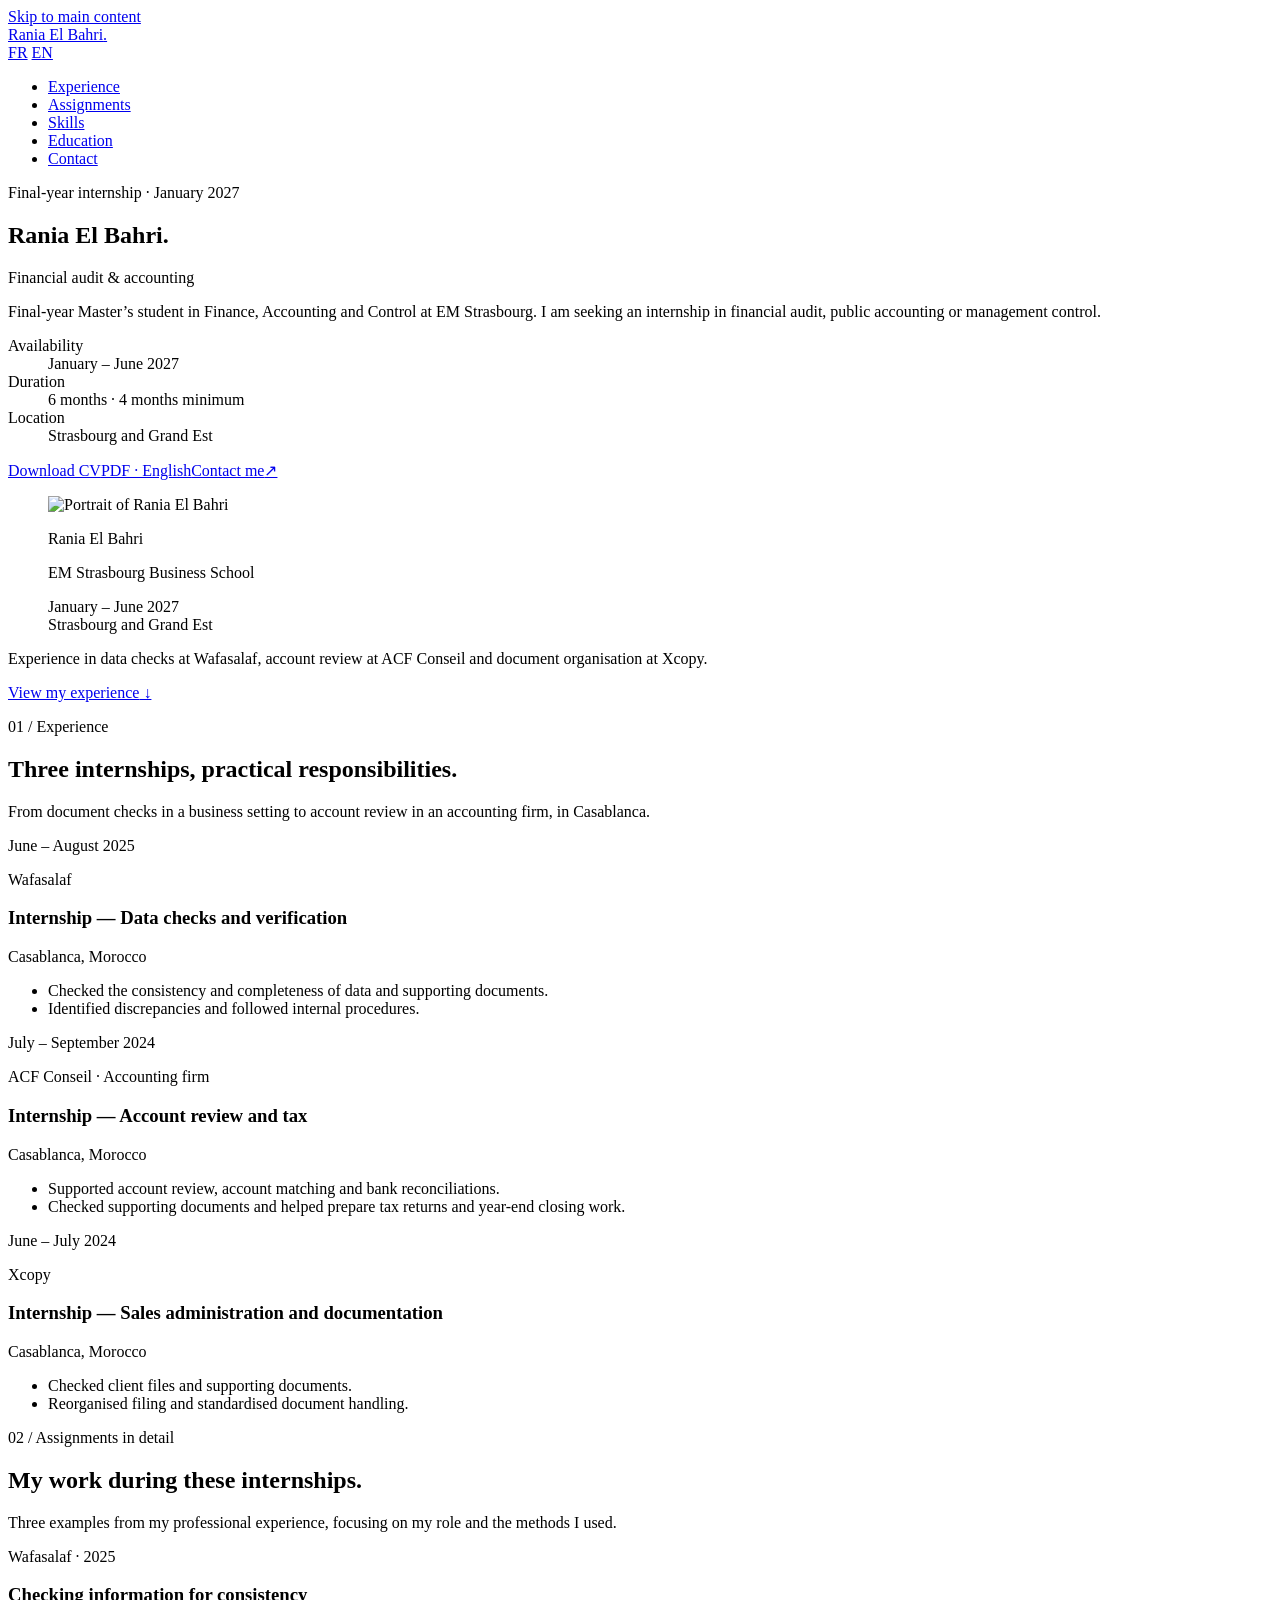
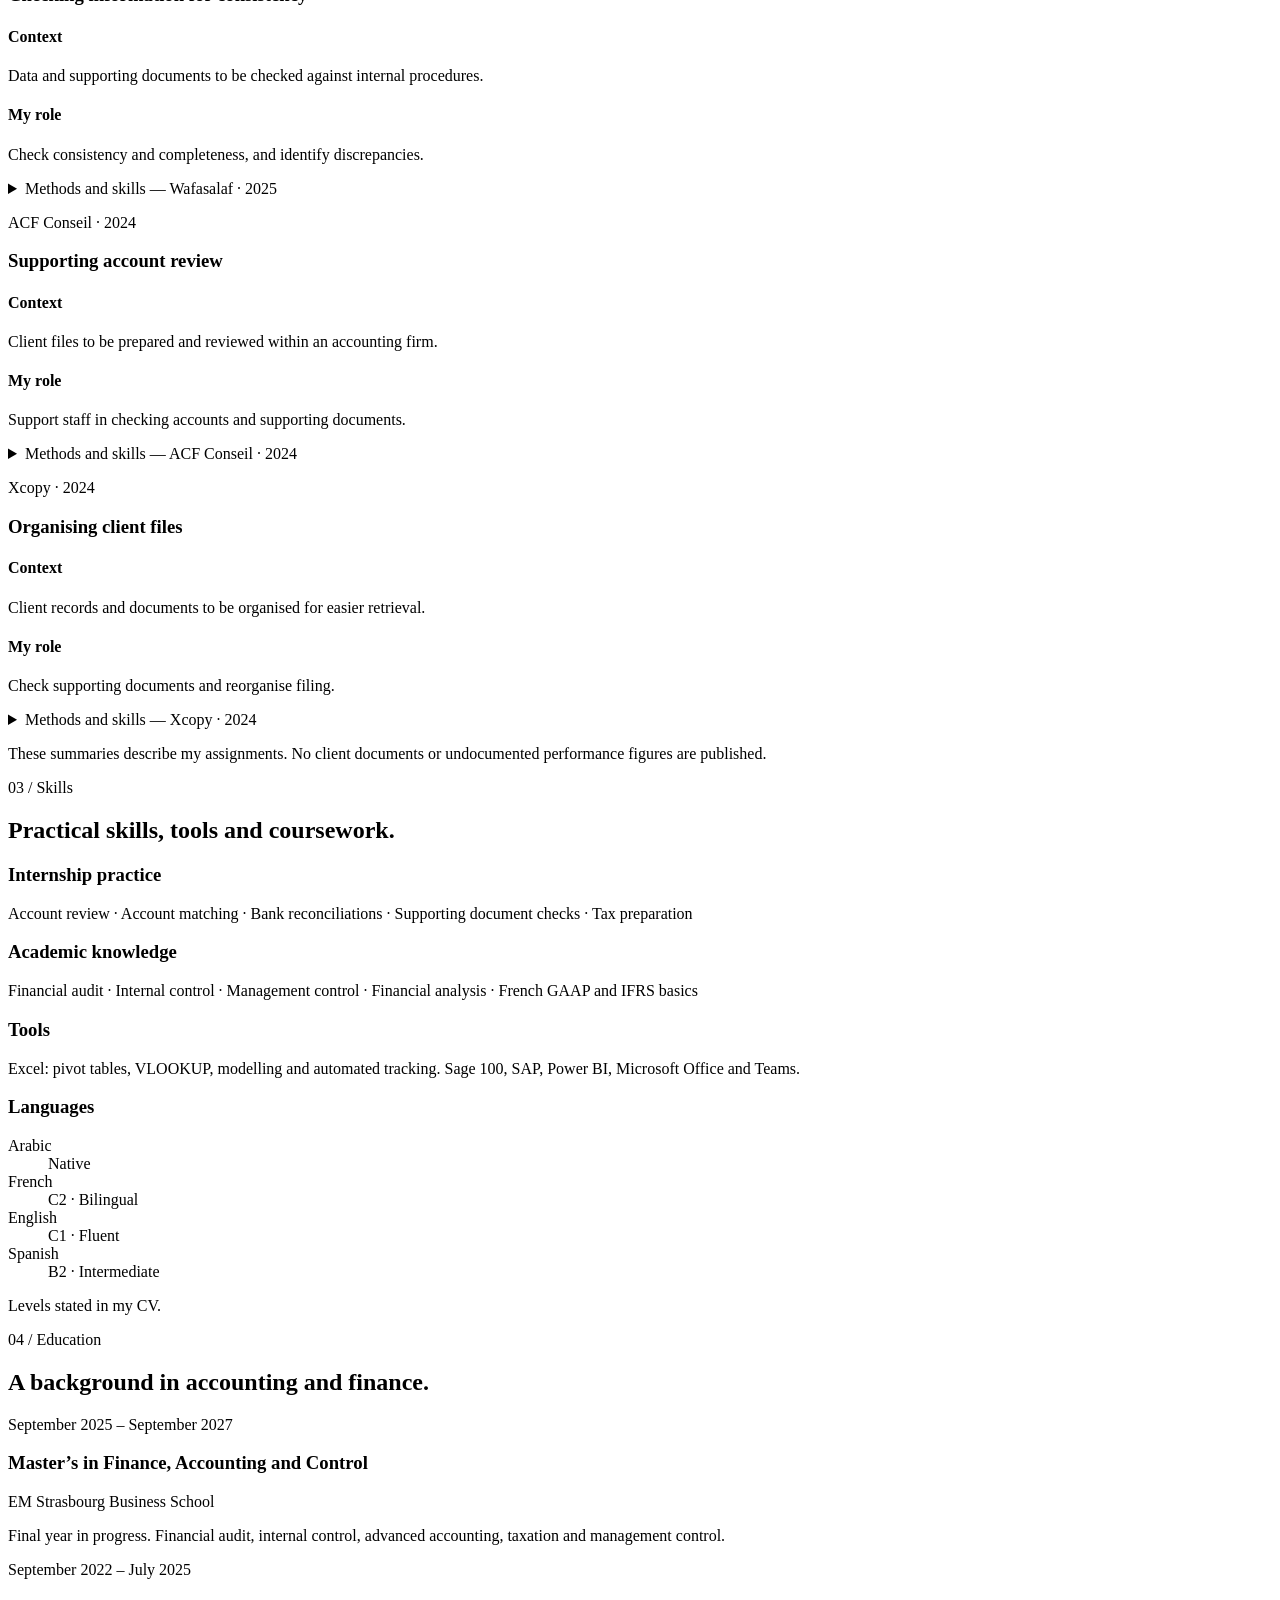
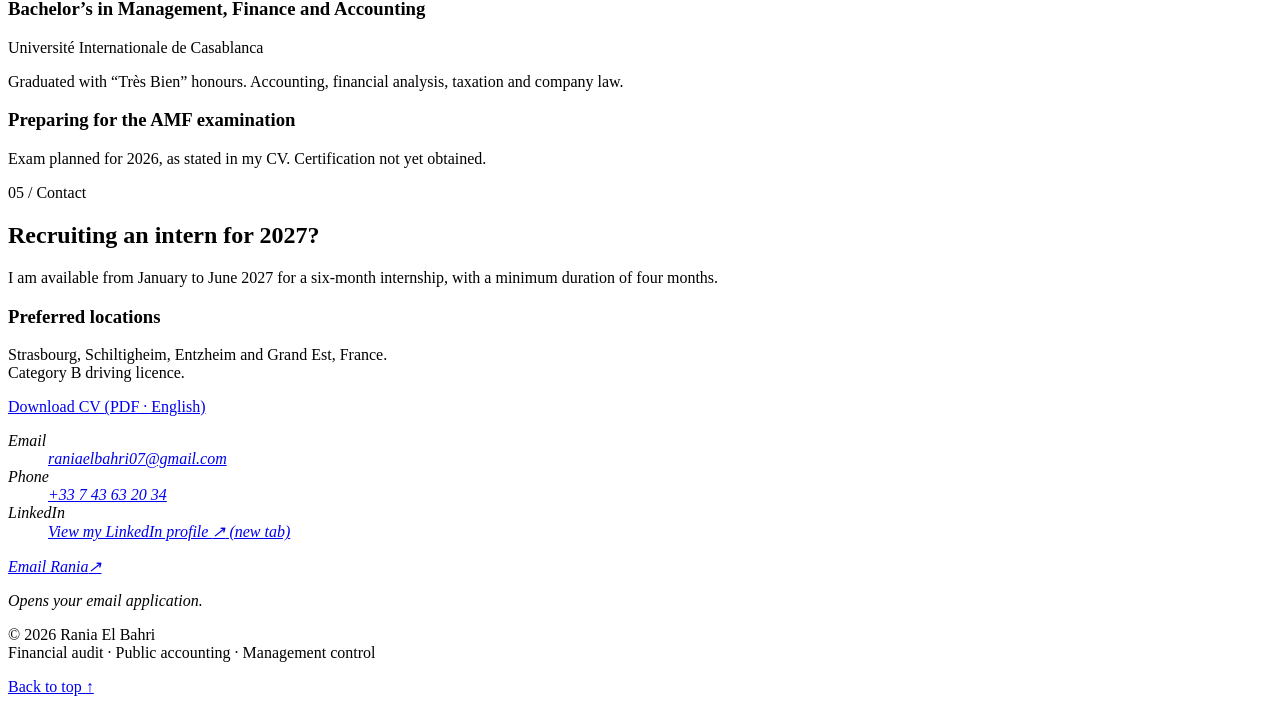
==== en.html @ 0d736c10 "Add files via upload" ====
<!doctype html>
<html lang="en">
  <head>
    <meta charset="utf-8" />
    <meta name="viewport" content="width=device-width, initial-scale=1" />
    <title>Rania El Bahri | Audit internship — January 2027</title>
    <meta
      name="description"
      content="Final-year Master’s student in Finance, Accounting and Control at EM Strasbourg. Internship from January to June 2027 in Strasbourg and Grand Est. CV and experience."
    />
    <meta name="theme-color" content="#17324f" />
    <meta name="referrer" content="strict-origin-when-cross-origin" />
    <link rel="canonical" href="https://ran0517.github.io/portfolio/en.html" />
    <link
      rel="alternate"
      hreflang="fr"
      href="https://ran0517.github.io/portfolio/"
    />
    <link
      rel="alternate"
      hreflang="en"
      href="https://ran0517.github.io/portfolio/en.html"
    />
    <link
      rel="alternate"
      hreflang="x-default"
      href="https://ran0517.github.io/portfolio/"
    />
    <meta property="og:type" content="profile" />
    <meta
      property="og:title"
      content="Rania El Bahri | Audit internship — January 2027"
    />
    <meta
      property="og:description"
      content="Final-year Master’s student in Finance, Accounting and Control at EM Strasbourg. Internship from January to June 2027 in Strasbourg and Grand Est. CV and experience."
    />
    <meta
      property="og:url"
      content="https://ran0517.github.io/portfolio/en.html"
    />
    <meta property="og:locale" content="en_GB" />
    <meta property="og:locale:alternate" content="fr_FR" />
    <meta
      property="og:image"
      content="https://ran0517.github.io/portfolio/assets/social-en.png"
    />
    <meta property="og:image:width" content="1200" />
    <meta property="og:image:height" content="630" />
    <meta
      property="og:image:alt"
      content="Rania El Bahri — Final-year internship, January 2027 — Audit and accounting"
    />
    <meta name="twitter:card" content="summary_large_image" />
    <meta
      name="twitter:title"
      content="Rania El Bahri | Audit internship — January 2027"
    />
    <meta
      name="twitter:description"
      content="Final-year Master’s student in Finance, Accounting and Control at EM Strasbourg. Internship from January to June 2027 in Strasbourg and Grand Est. CV and experience."
    />
    <meta
      name="twitter:image"
      content="https://ran0517.github.io/portfolio/assets/social-en.png"
    />
    <meta
      name="twitter:image:alt"
      content="Rania El Bahri — Final-year internship, January 2027 — Audit and accounting"
    />
    <link rel="icon" href="assets/favicon.svg" type="image/svg+xml" />
    <link rel="stylesheet" href="assets/styles.css" />
    <script src="assets/main.js" defer></script>
    <script type="application/ld+json">
      {
        "@context": "https://schema.org",
        "@type": "Person",
        "name": "Rania El Bahri",
        "url": "https://ran0517.github.io/portfolio/",
        "sameAs": ["https://www.linkedin.com/in/rania-el-bahri-a7a823311/"]
      }
    </script>
  </head>
  <body id="top">
    <a class="skip-link" href="#main-content">Skip to main content</a>
    <header class="site-header">
      <nav class="nav container" aria-label="Main navigation">
        <a class="brand" href="#top" aria-label="Rania El Bahri — Home"
          >Rania El Bahri<span aria-hidden="true">.</span></a
        >
        <div class="language-switch" aria-label="Choose language" role="group">
          <a href="index.html" lang="fr" hreflang="fr" aria-label="Français"
            >FR</a
          >
          <a
            href="en.html"
            lang="en"
            hreflang="en"
            aria-label="English"
            aria-current="page"
            >EN</a
          >
        </div>
        <button
          class="menu-button"
          type="button"
          aria-expanded="false"
          aria-controls="nav-panel"
          data-open="Open menu"
          data-close="Close menu"
          aria-label="Open menu"
          hidden
        >
          Menu<span aria-hidden="true"> +</span>
        </button>
        <div class="nav-panel" id="nav-panel">
          <ul class="nav-links">
            <li><a href="#parcours">Experience</a></li>
            <li><a href="#projets">Assignments</a></li>
            <li><a href="#competences">Skills</a></li>
            <li><a href="#formation">Education</a></li>
            <li><a href="#contact">Contact</a></li>
          </ul>
        </div>
      </nav>
    </header>
    <main id="main-content" tabindex="-1">
      <section class="hero container" aria-labelledby="hero-title">
        <div class="hero-copy">
          <p class="eyebrow">Final-year internship · January 2027</p>
          <h1 id="hero-title">
            Rania El Bahri<span aria-hidden="true">.</span>
          </h1>
          <p class="hero-role">Financial audit &amp; accounting</p>
          <p class="hero-lead">
            Final-year Master’s student in Finance, Accounting and Control at EM
            Strasbourg. I am seeking an internship in financial audit, public
            accounting or management control.
          </p>
          <dl class="hero-facts">
            <div>
              <dt>Availability</dt>
              <dd>January – June 2027</dd>
            </div>
            <div>
              <dt>Duration</dt>
              <dd>6 months · 4 months minimum</dd>
            </div>
            <div>
              <dt>Location</dt>
              <dd>Strasbourg and Grand Est</dd>
            </div>
          </dl>
          <div class="cta-group">
            <a
              class="button button-primary"
              href="CV_Rania_El_Bahri_EN.pdf"
              download
              >Download CV<span class="button-note">PDF · English</span></a
            ><a class="button button-secondary" href="#contact"
              >Contact me<span aria-hidden="true">↗</span></a
            >
          </div>
        </div>
        <figure class="identity">
          <div class="portrait-wrap">
            <img
              src="assets/portrait.png"
              width="228"
              height="276"
              alt="Portrait of Rania El Bahri"
              fetchpriority="high"
            />
          </div>
          <figcaption>
            <p>Rania El Bahri</p>
            <span>EM Strasbourg Business School</span>
            <p class="identity-note">
              January – June 2027<br />Strasbourg and Grand Est
            </p>
          </figcaption>
        </figure>
        <div class="hero-intro" id="profil">
          <p>
            Experience in data checks at Wafasalaf, account review at ACF
            Conseil and document organisation at Xcopy.
          </p>
          <a class="text-link" href="#parcours"
            >View my experience<span aria-hidden="true"> ↓</span></a
          >
        </div>
      </section>
      <section
        class="section section-muted"
        id="parcours"
        aria-labelledby="experience-title"
      >
        <div class="container">
          <div class="section-heading">
            <p class="eyebrow">01 / Experience</p>
            <h2 id="experience-title">
              Three internships, practical responsibilities.
            </h2>
            <p>
              From document checks in a business setting to account review in an
              accounting firm, in Casablanca.
            </p>
          </div>
          <div class="experience-list">
            <article class="experience-row">
              <p class="experience-date">June – August 2025</p>
              <div>
                <p class="organisation">Wafasalaf</p>
                <h3>Internship — Data checks and verification</h3>
                <p class="location">Casablanca, Morocco</p>
                <ul>
                  <li>
                    Checked the consistency and completeness of data and
                    supporting documents.
                  </li>
                  <li>
                    Identified discrepancies and followed internal procedures.
                  </li>
                </ul>
              </div>
            </article>
            <article class="experience-row">
              <p class="experience-date">July – September 2024</p>
              <div>
                <p class="organisation">ACF Conseil · Accounting firm</p>
                <h3>Internship — Account review and tax</h3>
                <p class="location">Casablanca, Morocco</p>
                <ul>
                  <li>
                    Supported account review, account matching and bank
                    reconciliations.
                  </li>
                  <li>
                    Checked supporting documents and helped prepare tax returns
                    and year-end closing work.
                  </li>
                </ul>
              </div>
            </article>
            <article class="experience-row">
              <p class="experience-date">June – July 2024</p>
              <div>
                <p class="organisation">Xcopy</p>
                <h3>Internship — Sales administration and documentation</h3>
                <p class="location">Casablanca, Morocco</p>
                <ul>
                  <li>Checked client files and supporting documents.</li>
                  <li>
                    Reorganised filing and standardised document handling.
                  </li>
                </ul>
              </div>
            </article>
          </div>
        </div>
      </section>
      <section
        class="section section-dark"
        id="projets"
        aria-labelledby="cases-title"
      >
        <div class="container">
          <div class="section-heading">
            <p class="eyebrow">02 / Assignments in detail</p>
            <h2 id="cases-title">My work during these internships.</h2>
            <p>
              Three examples from my professional experience, focusing on my
              role and the methods I used.
            </p>
          </div>
          <div class="cases-grid">
            <article class="case-card">
              <p class="case-org">Wafasalaf · 2025</p>
              <h3>Checking information for consistency</h3>
              <h4>Context</h4>
              <p>
                Data and supporting documents to be checked against internal
                procedures.
              </p>
              <h4>My role</h4>
              <p>
                Check consistency and completeness, and identify discrepancies.
              </p>
              <details>
                <summary>
                  Methods and skills<span class="sr-only">
                    — Wafasalaf · 2025</span
                  >
                </summary>
                <div class="detail-content">
                  <h4>Method</h4>
                  <p>
                    Compare the available information with the related documents
                    to identify inconsistencies.
                  </p>
                  <h4>Skills used</h4>
                  <p>
                    Document checks, following procedures and identifying
                    inconsistencies.
                  </p>
                </div>
              </details>
            </article>
            <article class="case-card">
              <p class="case-org">ACF Conseil · 2024</p>
              <h3>Supporting account review</h3>
              <h4>Context</h4>
              <p>
                Client files to be prepared and reviewed within an accounting
                firm.
              </p>
              <h4>My role</h4>
              <p>
                Support staff in checking accounts and supporting documents.
              </p>
              <details>
                <summary>
                  Methods and skills<span class="sr-only">
                    — ACF Conseil · 2024</span
                  >
                </summary>
                <div class="detail-content">
                  <h4>Method</h4>
                  <p>
                    Account matching, bank reconciliations and checks of the
                    documents supporting accounting entries.
                  </p>
                  <h4>Skills used</h4>
                  <p>
                    Account review, document traceability and preparation for
                    year-end closing.
                  </p>
                </div>
              </details>
            </article>
            <article class="case-card">
              <p class="case-org">Xcopy · 2024</p>
              <h3>Organising client files</h3>
              <h4>Context</h4>
              <p>
                Client records and documents to be organised for easier
                retrieval.
              </p>
              <h4>My role</h4>
              <p>Check supporting documents and reorganise filing.</p>
              <details>
                <summary>
                  Methods and skills<span class="sr-only"> — Xcopy · 2024</span>
                </summary>
                <div class="detail-content">
                  <h4>Method</h4>
                  <p>
                    Restructure the filing system and standardise document
                    handling.
                  </p>
                  <h4>Skills used</h4>
                  <p>
                    Document organisation, supporting document checks and
                    confidentiality.
                  </p>
                </div>
              </details>
            </article>
          </div>
          <p class="method-note">
            These summaries describe my assignments. No client documents or
            undocumented performance figures are published.
          </p>
        </div>
      </section>
      <section class="section" id="competences" aria-labelledby="skills-title">
        <div class="container">
          <div class="section-heading">
            <p class="eyebrow">03 / Skills</p>
            <h2 id="skills-title">Practical skills, tools and coursework.</h2>
          </div>
          <div class="skills-grid">
            <article class="skill">
              <h3>Internship practice</h3>
              <p>
                Account review · Account matching · Bank reconciliations ·
                Supporting document checks · Tax preparation
              </p>
            </article>
            <article class="skill">
              <h3>Academic knowledge</h3>
              <p>
                Financial audit · Internal control · Management control ·
                Financial analysis · French GAAP and IFRS basics
              </p>
            </article>
            <article class="skill">
              <h3>Tools</h3>
              <p>
                Excel: pivot tables, VLOOKUP, modelling and automated tracking.
                Sage 100, SAP, Power BI, Microsoft Office and Teams.
              </p>
            </article>
          </div>
          <div class="languages">
            <h3>Languages</h3>
            <dl>
              <div>
                <dt>Arabic</dt>
                <dd>Native</dd>
              </div>
              <div>
                <dt>French</dt>
                <dd>C2 · Bilingual</dd>
              </div>
              <div>
                <dt>English</dt>
                <dd>C1 · Fluent</dd>
              </div>
              <div>
                <dt>Spanish</dt>
                <dd>B2 · Intermediate</dd>
              </div>
            </dl>
            <p class="small">Levels stated in my CV.</p>
          </div>
        </div>
      </section>
      <section
        class="section section-muted"
        id="formation"
        aria-labelledby="education-title"
      >
        <div class="container">
          <div class="section-heading">
            <p class="eyebrow">04 / Education</p>
            <h2 id="education-title">
              A background in accounting and finance.
            </h2>
          </div>
          <article class="education-row">
            <p class="experience-date">September 2025 – September 2027</p>
            <div>
              <h3>Master’s in Finance, Accounting and Control</h3>
              <p class="organisation">EM Strasbourg Business School</p>
              <p>
                Final year in progress. Financial audit, internal control,
                advanced accounting, taxation and management control.
              </p>
            </div>
          </article>
          <article class="education-row">
            <p class="experience-date">September 2022 – July 2025</p>
            <div>
              <h3>Bachelor’s in Management, Finance and Accounting</h3>
              <p class="organisation">
                Université Internationale de Casablanca
              </p>
              <p>
                Graduated with “Très Bien” honours. Accounting, financial
                analysis, taxation and company law.
              </p>
            </div>
          </article>
          <aside class="certification">
            <h3>Preparing for the AMF examination</h3>
            <p>
              Exam planned for 2026, as stated in my CV. Certification not yet
              obtained.
            </p>
          </aside>
        </div>
      </section>
      <section class="section" id="contact" aria-labelledby="contact-title">
        <div class="container contact-grid">
          <div>
            <p class="eyebrow">05 / Contact</p>
            <h2 id="contact-title">Recruiting an intern for 2027?</h2>
            <p class="contact-intro">
              I am available from January to June 2027 for a six-month
              internship, with a minimum duration of four months.
            </p>
            <h3>Preferred locations</h3>
            <p>
              Strasbourg, Schiltigheim, Entzheim and Grand Est, France.<br />Category
              B driving licence.
            </p>
            <a class="text-link" href="CV_Rania_El_Bahri_EN.pdf" download
              >Download CV <span class="small">(PDF · English)</span></a
            >
          </div>
          <address class="contact-card">
            <dl>
              <div>
                <dt>Email</dt>
                <dd>
                  <a href="mailto:raniaelbahri07@gmail.com"
                    >raniaelbahri07@gmail.com</a
                  >
                </dd>
              </div>
              <div>
                <dt>Phone</dt>
                <dd>
                  <a href="tel:+33743632034"
                    >+33&nbsp;7&nbsp;43&nbsp;63&nbsp;20&nbsp;34</a
                  >
                </dd>
              </div>
              <div>
                <dt>LinkedIn</dt>
                <dd>
                  <a
                    href="https://www.linkedin.com/in/rania-el-bahri-a7a823311/"
                    target="_blank"
                    rel="noopener noreferrer"
                    >View my LinkedIn profile <span aria-hidden="true">↗</span
                    ><span class="sr-only"> (new tab)</span></a
                  >
                </dd>
              </div>
            </dl>
            <a
              class="button button-light"
              href="mailto:raniaelbahri07@gmail.com?subject=Final-year%20internship%20%E2%80%94%20January%202027"
              >Email Rania<span aria-hidden="true">↗</span></a
            >
            <p class="small">Opens your email application.</p>
          </address>
        </div>
      </section>
    </main>
    <footer class="site-footer">
      <div class="container footer-inner">
        <p>
          © 2026 Rania El Bahri<br /><span
            >Financial audit · Public accounting · Management control</span
          >
        </p>
        <a class="back-to-top" href="#top"
          >Back to top <span aria-hidden="true">↑</span></a
        >
      </div>
    </footer>
  </body>
</html>
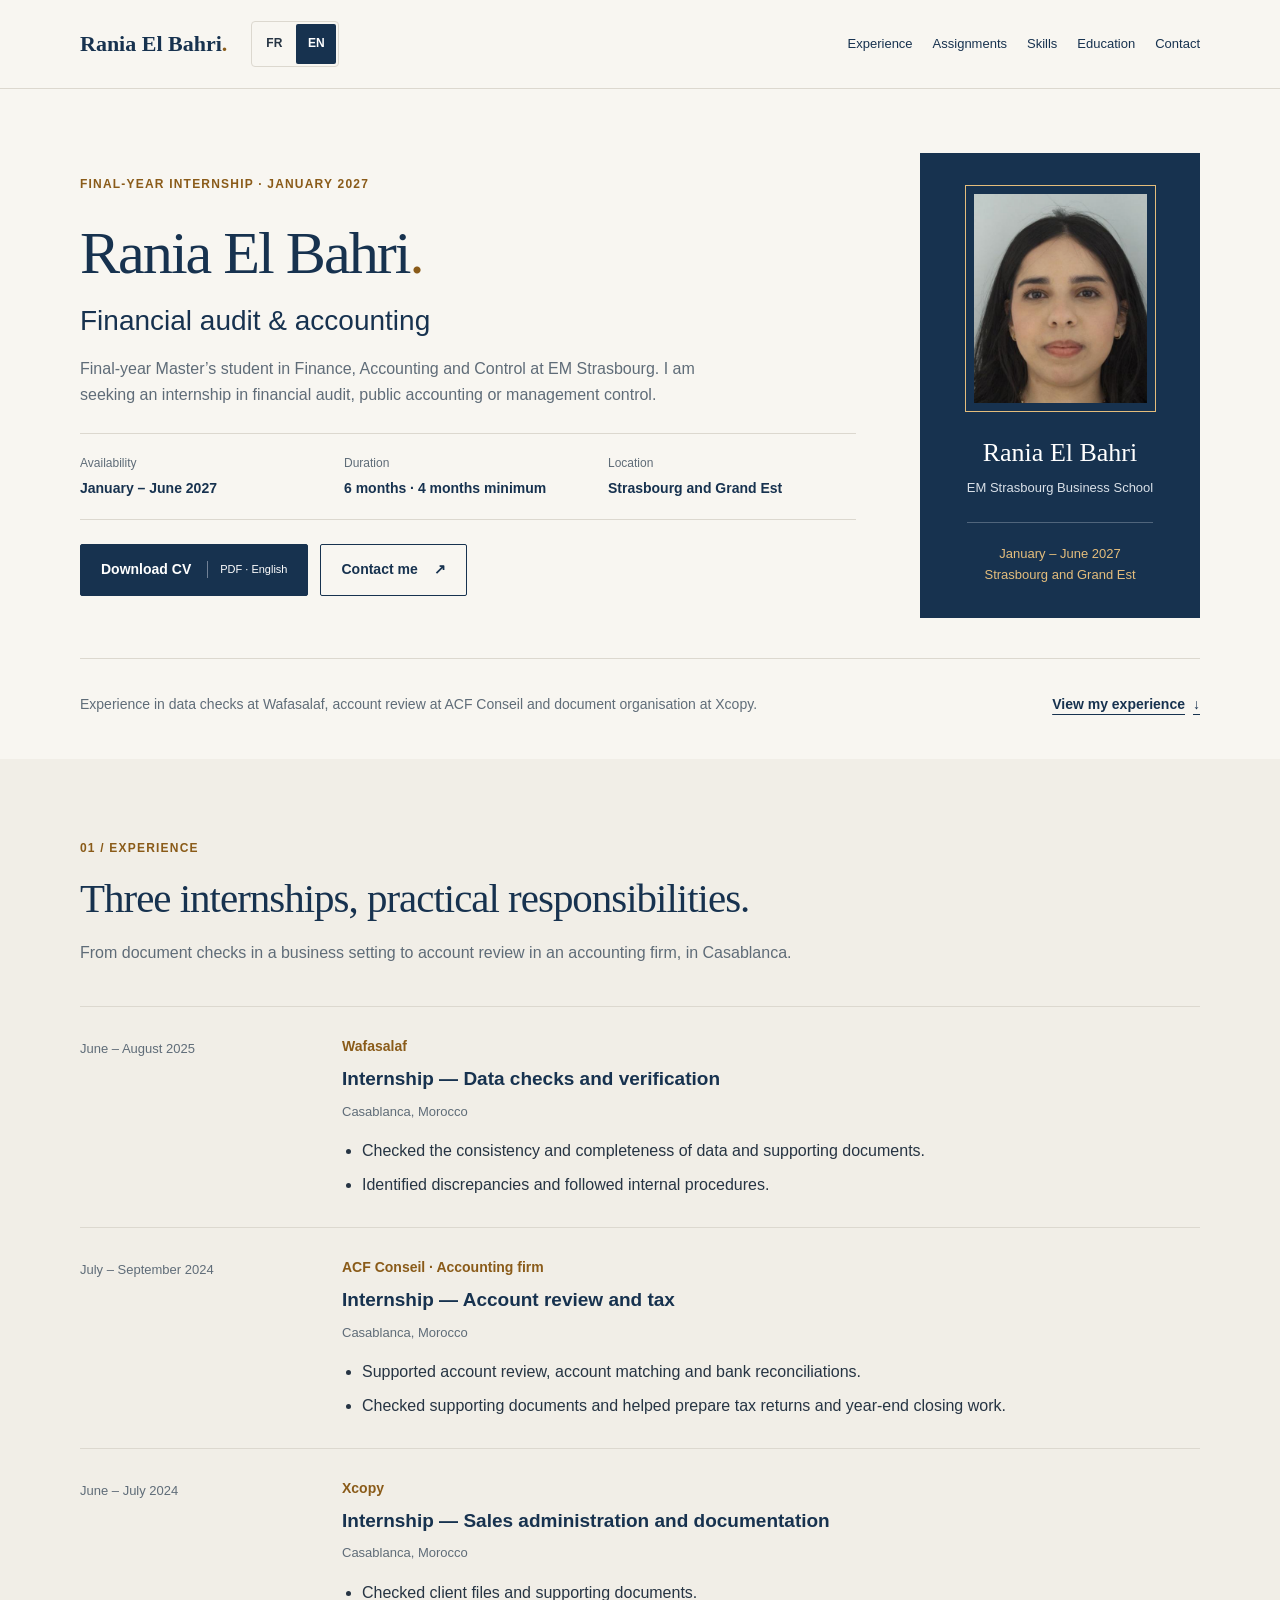
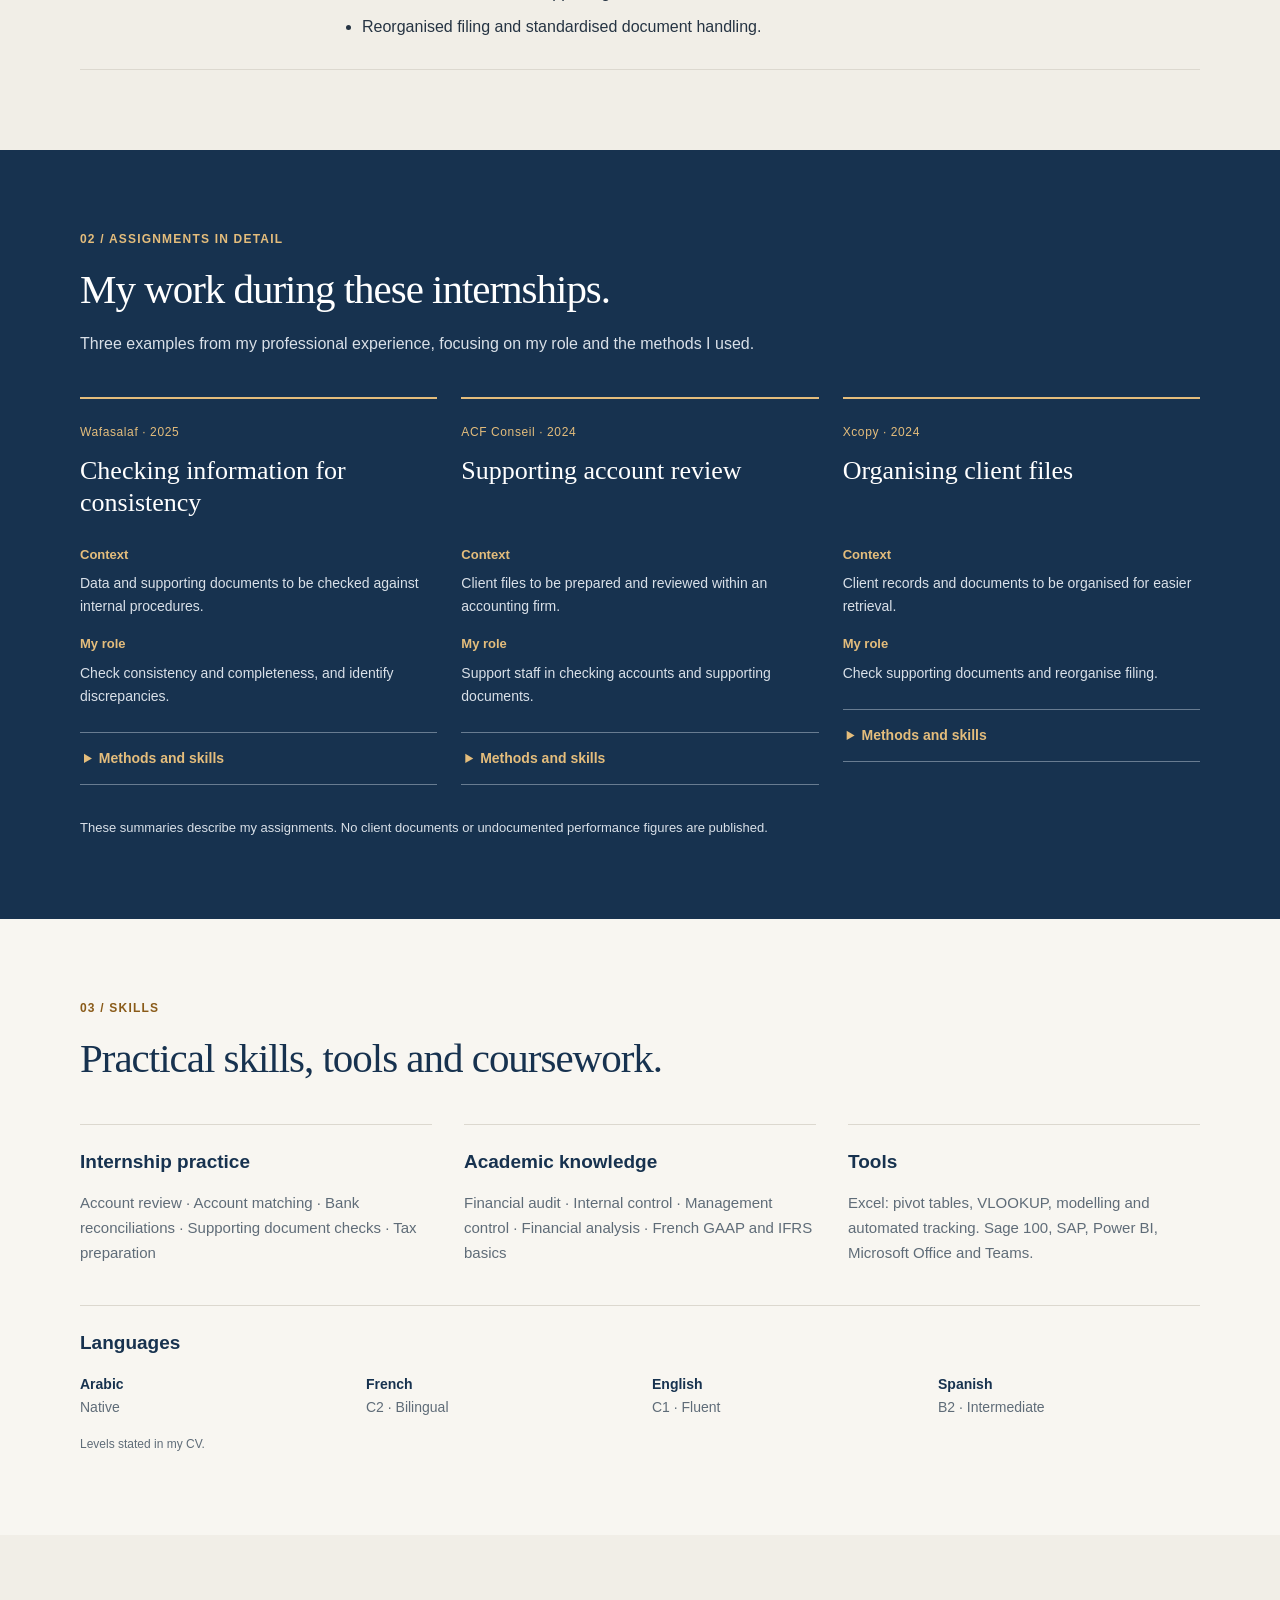
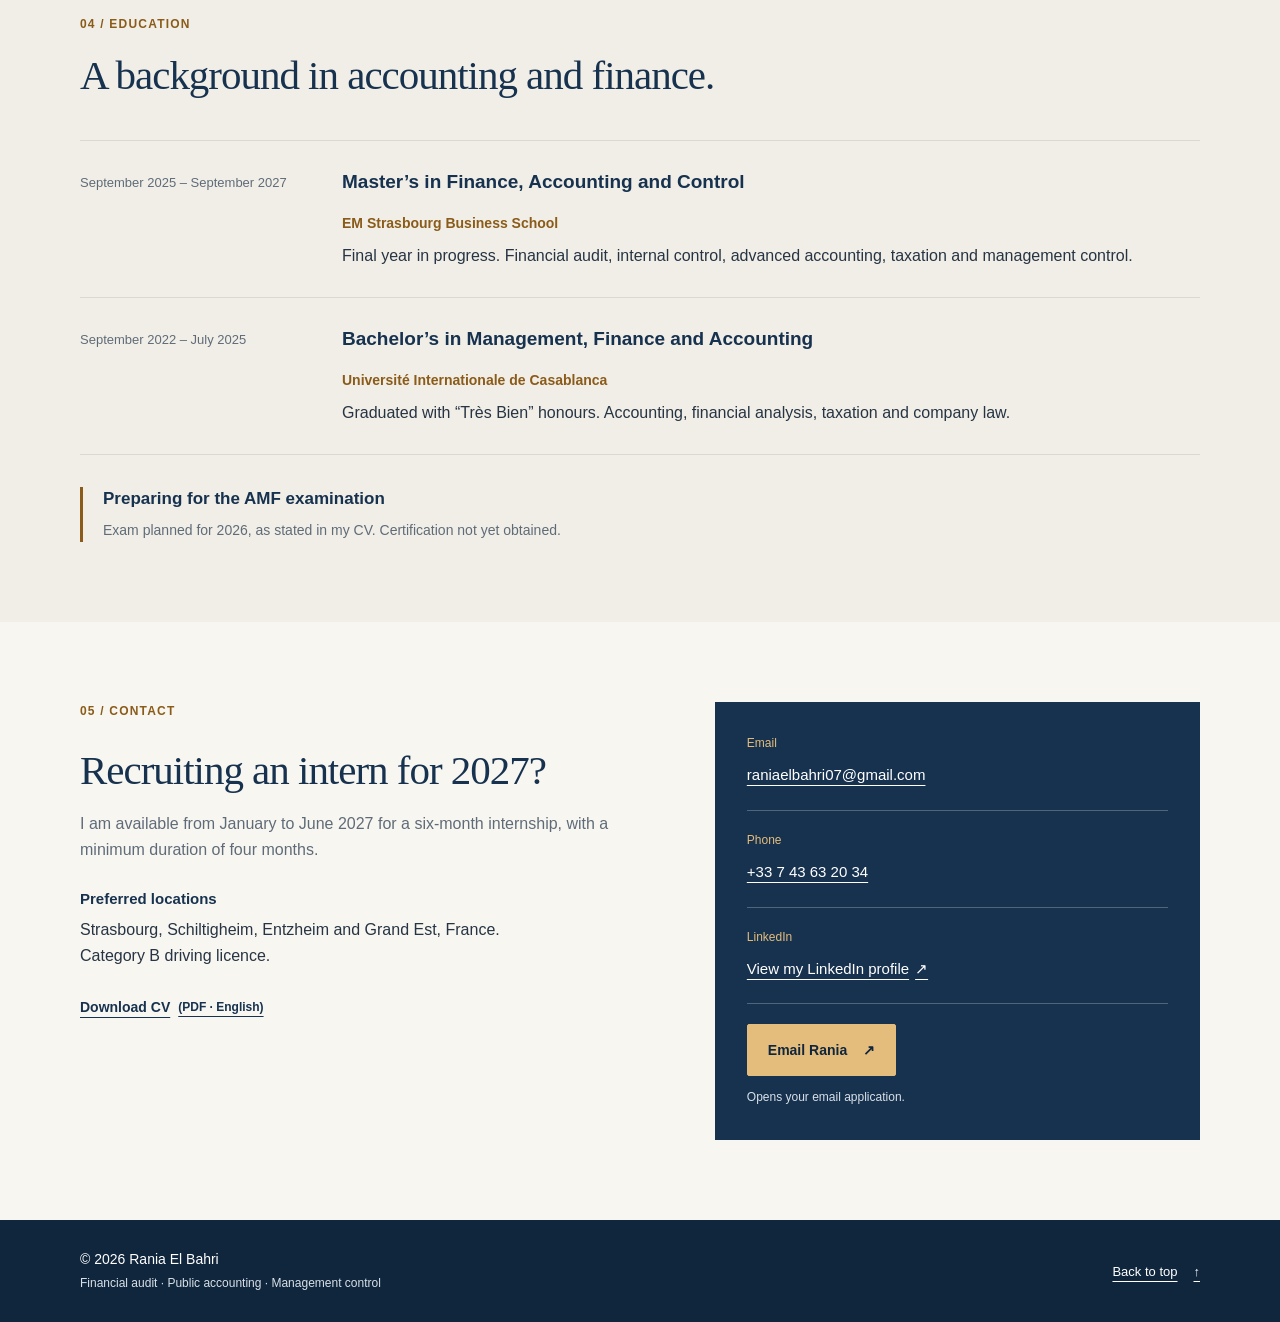
==== commit 4acc01bd: "Add files via upload" ====
--- a/en.html
+++ b/en.html
@@ -43,7 +43,7 @@
     <meta property="og:locale:alternate" content="fr_FR" />
     <meta
       property="og:image"
-      content="https://ran0517.github.io/portfolio/assets/social-en.png"
+      content="https://ran0517.github.io/portfolio/social-en.png"
     />
     <meta property="og:image:width" content="1200" />
     <meta property="og:image:height" content="630" />
@@ -62,15 +62,15 @@
     />
     <meta
       name="twitter:image"
-      content="https://ran0517.github.io/portfolio/assets/social-en.png"
+      content="https://ran0517.github.io/portfolio/social-en.png"
     />
     <meta
       name="twitter:image:alt"
       content="Rania El Bahri — Final-year internship, January 2027 — Audit and accounting"
     />
-    <link rel="icon" href="assets/favicon.svg" type="image/svg+xml" />
-    <link rel="stylesheet" href="assets/styles.css" />
-    <script src="assets/main.js" defer></script>
+    <link rel="icon" href="favicon.svg" type="image/svg+xml" />
+    <link rel="stylesheet" href="styles.css" />
+    <script src="main.js" defer></script>
     <script type="application/ld+json">
       {
         "@context": "https://schema.org",
@@ -165,7 +165,7 @@
         <figure class="identity">
           <div class="portrait-wrap">
             <img
-              src="assets/portrait.png"
+              src="portrait.png"
               width="228"
               height="276"
               alt="Portrait of Rania El Bahri"
--- a/styles.css
+++ b/styles.css
@@ -0,0 +1,922 @@
+:root {
+  --navy: #17324f;
+  --navy-dark: #10263d;
+  --gold: #8a5b19;
+  --gold-light: #e4bd7c;
+  --ivory: #f8f6f1;
+  --surface: #f1eee7;
+  --white: #fff;
+  --ink: #263443;
+  --muted: #5f6c78;
+  --line: #dcd8cf;
+  --content-width: 1120px;
+}
+
+*,
+*::before,
+*::after {
+  box-sizing: border-box;
+}
+html {
+  scroll-behavior: smooth;
+  scroll-padding-top: 32px;
+}
+body {
+  margin: 0;
+  background: var(--ivory);
+  color: var(--ink);
+  font:
+    16px/1.65 Arial,
+    Helvetica,
+    sans-serif;
+}
+img {
+  display: block;
+  max-width: 100%;
+  height: auto;
+}
+button {
+  font: inherit;
+}
+a {
+  color: inherit;
+  text-underline-offset: 5px;
+}
+a:hover {
+  text-decoration-thickness: 2px;
+}
+button,
+a,
+summary {
+  -webkit-tap-highlight-color: transparent;
+}
+button,
+summary {
+  cursor: pointer;
+}
+[hidden] {
+  display: none !important;
+}
+h1,
+h2,
+h3,
+h4,
+p {
+  margin: 0 0 16px;
+}
+h1,
+h2,
+h3 {
+  color: var(--navy);
+}
+h1,
+h2 {
+  font-family: Georgia, "Times New Roman", serif;
+  font-weight: 400;
+}
+h1 {
+  font-size: clamp(42px, 4.7vw, 66px);
+  line-height: 1.12;
+  letter-spacing: -2px;
+}
+h2 {
+  font-size: clamp(30px, 3.2vw, 44px);
+  line-height: 1.2;
+  letter-spacing: -1px;
+}
+h3 {
+  font-size: 19px;
+  line-height: 1.4;
+  font-weight: 600;
+}
+h4 {
+  font-size: 13px;
+  line-height: 1.5;
+}
+ul {
+  padding-left: 20px;
+}
+li + li {
+  margin-top: 8px;
+}
+dl,
+dd,
+figure {
+  margin: 0;
+}
+:focus-visible {
+  outline: 3px solid var(--gold);
+  outline-offset: 5px;
+}
+:target {
+  scroll-margin-top: 32px;
+}
+.section-dark :focus-visible,
+.contact-card :focus-visible,
+.site-footer :focus-visible {
+  outline-color: var(--gold-light);
+}
+.container {
+  width: min(calc(100% - 64px), var(--content-width));
+  margin-inline: auto;
+}
+.sr-only {
+  position: absolute;
+  width: 1px;
+  height: 1px;
+  padding: 0;
+  margin: -1px;
+  overflow: hidden;
+  clip-path: inset(50%);
+  white-space: nowrap;
+  border: 0;
+}
+.skip-link {
+  position: fixed;
+  top: 12px;
+  left: 12px;
+  z-index: 10;
+  padding: 12px 16px;
+  transform: translateY(-160%);
+  color: var(--navy);
+  background: var(--white);
+  border: 2px solid var(--gold);
+}
+.skip-link:focus {
+  transform: translateY(0);
+}
+.site-header {
+  border-bottom: 1px solid var(--line);
+  background: var(--ivory);
+}
+.nav {
+  display: flex;
+  align-items: center;
+  gap: 24px;
+  min-height: 88px;
+  flex-wrap: wrap;
+}
+.brand {
+  flex-shrink: 0;
+  font:
+    600 22px/1.4 Georgia,
+    serif;
+  color: var(--navy);
+  text-decoration: none;
+  padding-block: 12px;
+}
+.brand span,
+h1 span {
+  color: var(--gold);
+}
+.nav-panel {
+  margin-left: auto;
+}
+.nav-links {
+  display: flex;
+  align-items: center;
+  gap: 20px;
+  padding: 0;
+  margin: 0;
+  list-style: none;
+}
+.nav-links li {
+  margin: 0;
+}
+.nav-links a {
+  display: flex;
+  align-items: center;
+  min-height: 44px;
+  font-size: 13px;
+  color: var(--navy);
+  text-decoration: none;
+}
+.nav-links a:hover {
+  text-decoration: underline;
+}
+.language-switch {
+  display: flex;
+  gap: 2px;
+  padding: 2px;
+  border: 1px solid var(--line);
+  border-radius: 4px;
+}
+.language-switch a {
+  display: grid;
+  place-items: center;
+  width: 40px;
+  min-height: 40px;
+  font-size: 12px;
+  font-weight: 700;
+  text-decoration: none;
+  border-radius: 2px;
+}
+.language-switch a[aria-current="page"] {
+  background: var(--navy);
+  color: var(--white);
+}
+.language-switch a:hover:not([aria-current]) {
+  background: var(--surface);
+}
+.menu-button {
+  display: none;
+  min-height: 44px;
+  padding: 8px 12px;
+  color: var(--navy);
+  background: transparent;
+  border: 1px solid var(--navy);
+  border-radius: 2px;
+}
+.hero {
+  display: grid;
+  grid-template-columns: minmax(0, 1fr) 280px;
+  gap: 40px 64px;
+  align-items: center;
+  padding-block: 64px 32px;
+}
+.eyebrow {
+  margin-bottom: 24px;
+  color: var(--gold);
+  font-size: 12px;
+  font-weight: 700;
+  letter-spacing: 1.2px;
+  text-transform: uppercase;
+}
+.hero-role {
+  color: var(--navy);
+  font-size: clamp(21px, 2.2vw, 28px);
+  line-height: 1.35;
+}
+.hero-lead {
+  max-width: 660px;
+  margin-bottom: 24px;
+  color: var(--muted);
+}
+.hero-facts {
+  display: grid;
+  grid-template-columns: repeat(3, minmax(0, 1fr));
+  gap: 16px;
+  padding-block: 20px;
+  margin-bottom: 24px;
+  border-top: 1px solid var(--line);
+  border-bottom: 1px solid var(--line);
+}
+.hero-facts dt {
+  font-size: 12px;
+  color: var(--muted);
+  margin-bottom: 4px;
+}
+.hero-facts dd {
+  font-size: 14px;
+  line-height: 1.5;
+  font-weight: 600;
+  color: var(--navy);
+}
+.cta-group {
+  display: flex;
+  gap: 12px;
+  flex-wrap: wrap;
+}
+.button {
+  display: inline-flex;
+  align-items: center;
+  justify-content: center;
+  gap: 16px;
+  min-height: 52px;
+  padding: 12px 20px;
+  border: 1px solid var(--navy);
+  border-radius: 2px;
+  font-size: 14px;
+  font-weight: 600;
+  line-height: 1.5;
+  text-decoration: none;
+}
+.button-primary {
+  color: var(--white);
+  background: var(--navy);
+}
+.button-primary:hover {
+  background: var(--navy-dark);
+}
+.button-note {
+  padding-left: 12px;
+  border-left: 1px solid #718196;
+  font-size: 11px;
+  font-weight: 400;
+}
+.button-secondary {
+  color: var(--navy);
+}
+.button-secondary:hover {
+  background: var(--surface);
+}
+.button-light {
+  background: var(--gold-light);
+  border-color: var(--gold-light);
+  color: var(--navy-dark);
+}
+.button-light:hover {
+  background: var(--ivory);
+}
+.identity {
+  align-self: stretch;
+  display: flex;
+  flex-direction: column;
+  align-items: center;
+  justify-content: center;
+  background: var(--navy);
+  color: var(--white);
+  text-align: center;
+  padding: 32px 24px;
+}
+.portrait-wrap {
+  border: 1px solid var(--gold-light);
+  padding: 8px;
+  margin-bottom: 24px;
+}
+.identity img {
+  width: 173px;
+  height: auto;
+  object-fit: cover;
+}
+.identity figcaption p {
+  margin-bottom: 8px;
+  font:
+    26px/1.3 Georgia,
+    serif;
+}
+.identity figcaption span {
+  display: block;
+  color: #d9e0e8;
+  font-size: 13px;
+  line-height: 1.5;
+}
+.identity figcaption .identity-note {
+  width: 100%;
+  margin: 24px 0 0;
+  padding-top: 20px;
+  border-top: 1px solid #50657c;
+  color: var(--gold-light);
+  font-size: 13px;
+  font-family: Arial, Helvetica, sans-serif;
+  line-height: 1.65;
+}
+.hero-intro {
+  grid-column: 1 / -1;
+  display: flex;
+  align-items: center;
+  justify-content: space-between;
+  gap: 40px;
+  padding-top: 24px;
+  border-top: 1px solid var(--line);
+}
+.hero-intro p {
+  max-width: 730px;
+  color: var(--muted);
+  font-size: 14px;
+  margin: 0;
+}
+.text-link {
+  display: inline-flex;
+  align-items: center;
+  min-height: 44px;
+  gap: 8px;
+  color: var(--navy);
+  font-size: 14px;
+  font-weight: 600;
+}
+.hero-intro .text-link {
+  flex-shrink: 0;
+}
+.section {
+  padding-block: 80px;
+}
+.section-muted {
+  background: var(--surface);
+}
+.section-heading {
+  max-width: 760px;
+  margin-bottom: 40px;
+}
+.section-heading .eyebrow {
+  margin-bottom: 16px;
+}
+.section-heading > p:last-child {
+  color: var(--muted);
+  margin-bottom: 0;
+}
+.experience-row,
+.education-row {
+  display: grid;
+  grid-template-columns: 230px minmax(0, 1fr);
+  gap: 32px;
+  padding-block: 28px;
+  border-top: 1px solid var(--line);
+}
+.experience-row:last-child,
+.education-row {
+  border-bottom: 1px solid var(--line);
+}
+.experience-date {
+  color: var(--muted);
+  font-size: 13px;
+  padding-top: 3px;
+}
+.organisation {
+  color: var(--gold);
+  font-weight: 600;
+  font-size: 14px;
+  margin-bottom: 8px;
+}
+.experience-row h3 {
+  margin-bottom: 8px;
+}
+.location {
+  color: var(--muted);
+  font-size: 13px;
+  margin-bottom: 16px;
+}
+.experience-row ul {
+  margin-bottom: 0;
+}
+.section-dark {
+  background: var(--navy);
+  color: #d9e0e8;
+}
+.section-dark h2,
+.section-dark h3 {
+  color: var(--white);
+}
+.section-dark .eyebrow,
+.section-dark h4 {
+  color: var(--gold-light);
+}
+.section-dark .section-heading > p:last-child {
+  color: #d9e0e8;
+}
+.cases-grid {
+  display: grid;
+  grid-template-columns: repeat(3, minmax(0, 1fr));
+  gap: 24px;
+  align-items: start;
+}
+.case-card {
+  border-top: 2px solid var(--gold-light);
+  padding-top: 24px;
+}
+.case-org {
+  color: var(--gold-light);
+  font-size: 12px;
+  letter-spacing: 0.6px;
+  margin-bottom: 12px;
+}
+.case-card h3 {
+  font:
+    400 26px/1.25 Georgia,
+    serif;
+  min-height: 66px;
+  margin-bottom: 24px;
+}
+.case-card h4 {
+  margin-bottom: 8px;
+}
+.case-card > p:not(.case-org),
+.detail-content p {
+  font-size: 14px;
+}
+.case-card details {
+  border-block: 1px solid #687c91;
+  margin-top: 24px;
+}
+summary {
+  padding: 14px 4px;
+  min-height: 48px;
+  color: var(--gold-light);
+  font-size: 14px;
+  font-weight: 600;
+}
+summary:hover {
+  color: var(--white);
+}
+.detail-content {
+  padding: 12px 4px 8px;
+}
+.method-note {
+  margin: 32px 0 0;
+  color: #d9e0e8;
+  font-size: 13px;
+  max-width: 760px;
+}
+.skills-grid {
+  display: grid;
+  grid-template-columns: repeat(3, minmax(0, 1fr));
+  gap: 32px;
+}
+.skill {
+  border-top: 1px solid var(--line);
+  padding-top: 24px;
+}
+.skill p {
+  color: var(--muted);
+  font-size: 15px;
+}
+.languages {
+  border-top: 1px solid var(--line);
+  margin-top: 24px;
+  padding-top: 24px;
+}
+.languages dl {
+  display: grid;
+  grid-template-columns: repeat(4, 1fr);
+  gap: 24px;
+}
+.languages dt {
+  font-size: 14px;
+  font-weight: 600;
+  color: var(--navy);
+}
+.languages dd {
+  color: var(--muted);
+  font-size: 14px;
+}
+.small {
+  font-size: 12px;
+}
+.languages .small {
+  color: var(--muted);
+  margin: 16px 0 0;
+}
+.education-row + .education-row {
+  border-top: 0;
+}
+.education-row p:last-child {
+  margin-bottom: 0;
+}
+.certification {
+  margin-top: 32px;
+  padding-left: 20px;
+  border-left: 3px solid var(--gold);
+}
+.certification h3 {
+  font-size: 17px;
+  margin-bottom: 8px;
+}
+.certification p {
+  color: var(--muted);
+  margin-bottom: 0;
+  font-size: 14px;
+}
+.contact-grid {
+  display: grid;
+  grid-template-columns: minmax(0, 1fr) minmax(0, 0.85fr);
+  gap: 64px;
+  align-items: start;
+}
+.contact-intro {
+  color: var(--muted);
+  margin-bottom: 24px;
+}
+.contact-grid h3 {
+  font-size: 15px;
+  margin-bottom: 8px;
+}
+.contact-card {
+  padding: 32px;
+  background: var(--navy);
+  color: var(--white);
+  font-style: normal;
+}
+.contact-card dl > div {
+  margin-bottom: 20px;
+  padding-bottom: 12px;
+  border-bottom: 1px solid #50657c;
+}
+.contact-card dt {
+  color: var(--gold-light);
+  font-size: 12px;
+}
+.contact-card dd a {
+  display: inline-flex;
+  align-items: center;
+  gap: 6px;
+  min-height: 44px;
+  font-size: 15px;
+  overflow-wrap: anywhere;
+  max-width: 100%;
+}
+.contact-card .small {
+  color: #d9e0e8;
+  margin: 12px 0 0;
+}
+.site-footer {
+  background: var(--navy-dark);
+  color: var(--white);
+  padding-block: 28px;
+}
+.footer-inner {
+  display: flex;
+  align-items: center;
+  justify-content: space-between;
+  gap: 32px;
+}
+.footer-inner p {
+  font-size: 14px;
+  margin: 0;
+}
+.footer-inner p span {
+  color: #d9e0e8;
+  font-size: 12px;
+}
+.back-to-top {
+  display: inline-flex;
+  align-items: center;
+  gap: 16px;
+  min-height: 44px;
+  font-size: 13px;
+}
+
+@media (max-width: 1100px) {
+  .nav {
+    gap: 16px;
+  }
+  .nav-links {
+    gap: 16px;
+  }
+  .nav-links a {
+    font-size: 12px;
+  }
+  .hero {
+    gap: 32px;
+    grid-template-columns: minmax(0, 1fr) 240px;
+  }
+  .hero-facts {
+    grid-template-columns: 1fr;
+    gap: 12px;
+  }
+  .hero-facts > div {
+    display: grid;
+    grid-template-columns: 104px 1fr;
+    gap: 8px;
+  }
+  .hero-facts dt {
+    margin: 0;
+  }
+  .contact-grid {
+    gap: 32px;
+  }
+}
+@media (max-width: 900px) {
+  .container {
+    width: calc(100% - 40px);
+  }
+  .nav {
+    min-height: 72px;
+    gap: 12px;
+    padding-block: 12px;
+  }
+  .brand {
+    font-size: 20px;
+  }
+  .language-switch {
+    margin-left: auto;
+  }
+  .nav-panel {
+    flex-basis: 100%;
+    margin-left: 0;
+  }
+  .nav-links {
+    flex-wrap: wrap;
+    gap: 4px 20px;
+    padding-block: 8px;
+  }
+  .nav-links a {
+    font-size: 14px;
+  }
+  .menu-ready .menu-button {
+    display: inline-block;
+  }
+  .menu-ready .nav-panel {
+    display: none;
+  }
+  .menu-ready .nav-panel.is-open {
+    display: block;
+  }
+  .hero {
+    grid-template-columns: minmax(0, 1fr) 200px;
+    padding-top: 40px;
+    gap: 32px;
+  }
+  .hero-intro {
+    display: block;
+  }
+  .hero-intro .text-link {
+    margin-top: 12px;
+  }
+  .identity {
+    padding-inline: 16px;
+  }
+  .identity img {
+    width: 145px;
+    height: auto;
+  }
+  .identity figcaption p {
+    font-size: 22px;
+  }
+  .cases-grid {
+    grid-template-columns: 1fr;
+    gap: 32px;
+  }
+  .case-card h3 {
+    min-height: auto;
+    margin-bottom: 20px;
+  }
+  .case-card {
+    max-width: 100%;
+  }
+  .skills-grid {
+    grid-template-columns: 1fr;
+    gap: 12px;
+  }
+  .experience-row,
+  .education-row {
+    grid-template-columns: 175px minmax(0, 1fr);
+    gap: 24px;
+  }
+  .contact-grid {
+    grid-template-columns: 1fr;
+  }
+  .contact-card {
+    max-width: 560px;
+    width: 100%;
+  }
+}
+@media (max-width: 600px) {
+  .container {
+    width: calc(100% - 32px);
+  }
+  .brand {
+    font-size: 18px;
+  }
+  .nav {
+    gap: 8px;
+  }
+  .language-switch a {
+    width: 32px;
+    min-height: 38px;
+  }
+  .menu-button {
+    padding-inline: 9px;
+    font-size: 13px;
+  }
+  .hero {
+    grid-template-columns: 1fr;
+    gap: 24px;
+    padding-top: 32px;
+  }
+  h1 {
+    font-size: clamp(38px, 10vw, 52px);
+    letter-spacing: -1.5px;
+  }
+  .hero-role {
+    font-size: 22px;
+  }
+  .eyebrow {
+    font-size: 11px;
+    letter-spacing: 0.8px;
+    margin-bottom: 16px;
+  }
+  .hero-lead {
+    font-size: 15px;
+  }
+  .hero-facts {
+    padding-block: 16px;
+    margin-bottom: 20px;
+  }
+  .cta-group {
+    gap: 10px;
+  }
+  .button {
+    padding: 12px 16px;
+  }
+  .button-note {
+    display: none;
+  }
+  .identity {
+    flex-direction: row;
+    justify-content: flex-start;
+    gap: 20px;
+    padding: 20px;
+    text-align: left;
+  }
+  .portrait-wrap {
+    flex: 0 0 auto;
+    padding: 4px;
+    margin: 0;
+  }
+  .identity img {
+    width: 86px;
+    height: auto;
+  }
+  .identity figcaption p {
+    font-size: 22px;
+  }
+  .identity-note {
+    display: none;
+  }
+  .hero-intro {
+    padding-top: 20px;
+  }
+  .section {
+    padding-block: 56px;
+  }
+  .section-heading {
+    margin-bottom: 28px;
+  }
+  .experience-row,
+  .education-row {
+    grid-template-columns: 1fr;
+    gap: 8px;
+    padding-block: 24px;
+  }
+  .experience-date {
+    margin-bottom: 0;
+  }
+  .languages dl {
+    grid-template-columns: 1fr 1fr;
+    gap: 20px;
+  }
+  .contact-card {
+    padding: 24px;
+  }
+  .contact-card dd a {
+    font-size: 14px;
+  }
+  .contact-grid .text-link {
+    flex-wrap: wrap;
+  }
+  .footer-inner {
+    flex-direction: column;
+    align-items: flex-start;
+    gap: 12px;
+  }
+}
+@media (max-width: 359px) {
+  .nav {
+    column-gap: 6px;
+  }
+  .brand {
+    font-size: 17px;
+  }
+  .language-switch a {
+    width: 28px;
+  }
+  .menu-button {
+    padding-inline: 6px;
+  }
+  .cta-group .button {
+    width: 100%;
+  }
+  .contact-card {
+    padding: 20px;
+  }
+}
+@media (prefers-reduced-motion: reduce) {
+  html {
+    scroll-behavior: auto;
+  }
+}
+@media print {
+  .site-header,
+  .skip-link,
+  .cta-group,
+  .site-footer {
+    display: none;
+  }
+  body {
+    background: white;
+    font-size: 11pt;
+  }
+  .container {
+    width: 100%;
+  }
+  .section,
+  .hero {
+    padding-block: 20px;
+  }
+  .section-dark,
+  .contact-card,
+  .identity {
+    background: white;
+    color: var(--ink);
+  }
+  .section-dark h2,
+  .section-dark h3,
+  .section-dark .section-heading > p:last-child {
+    color: var(--ink);
+  }
+  .case-card,
+  .experience-row,
+  .education-row {
+    break-inside: avoid;
+  }
+}
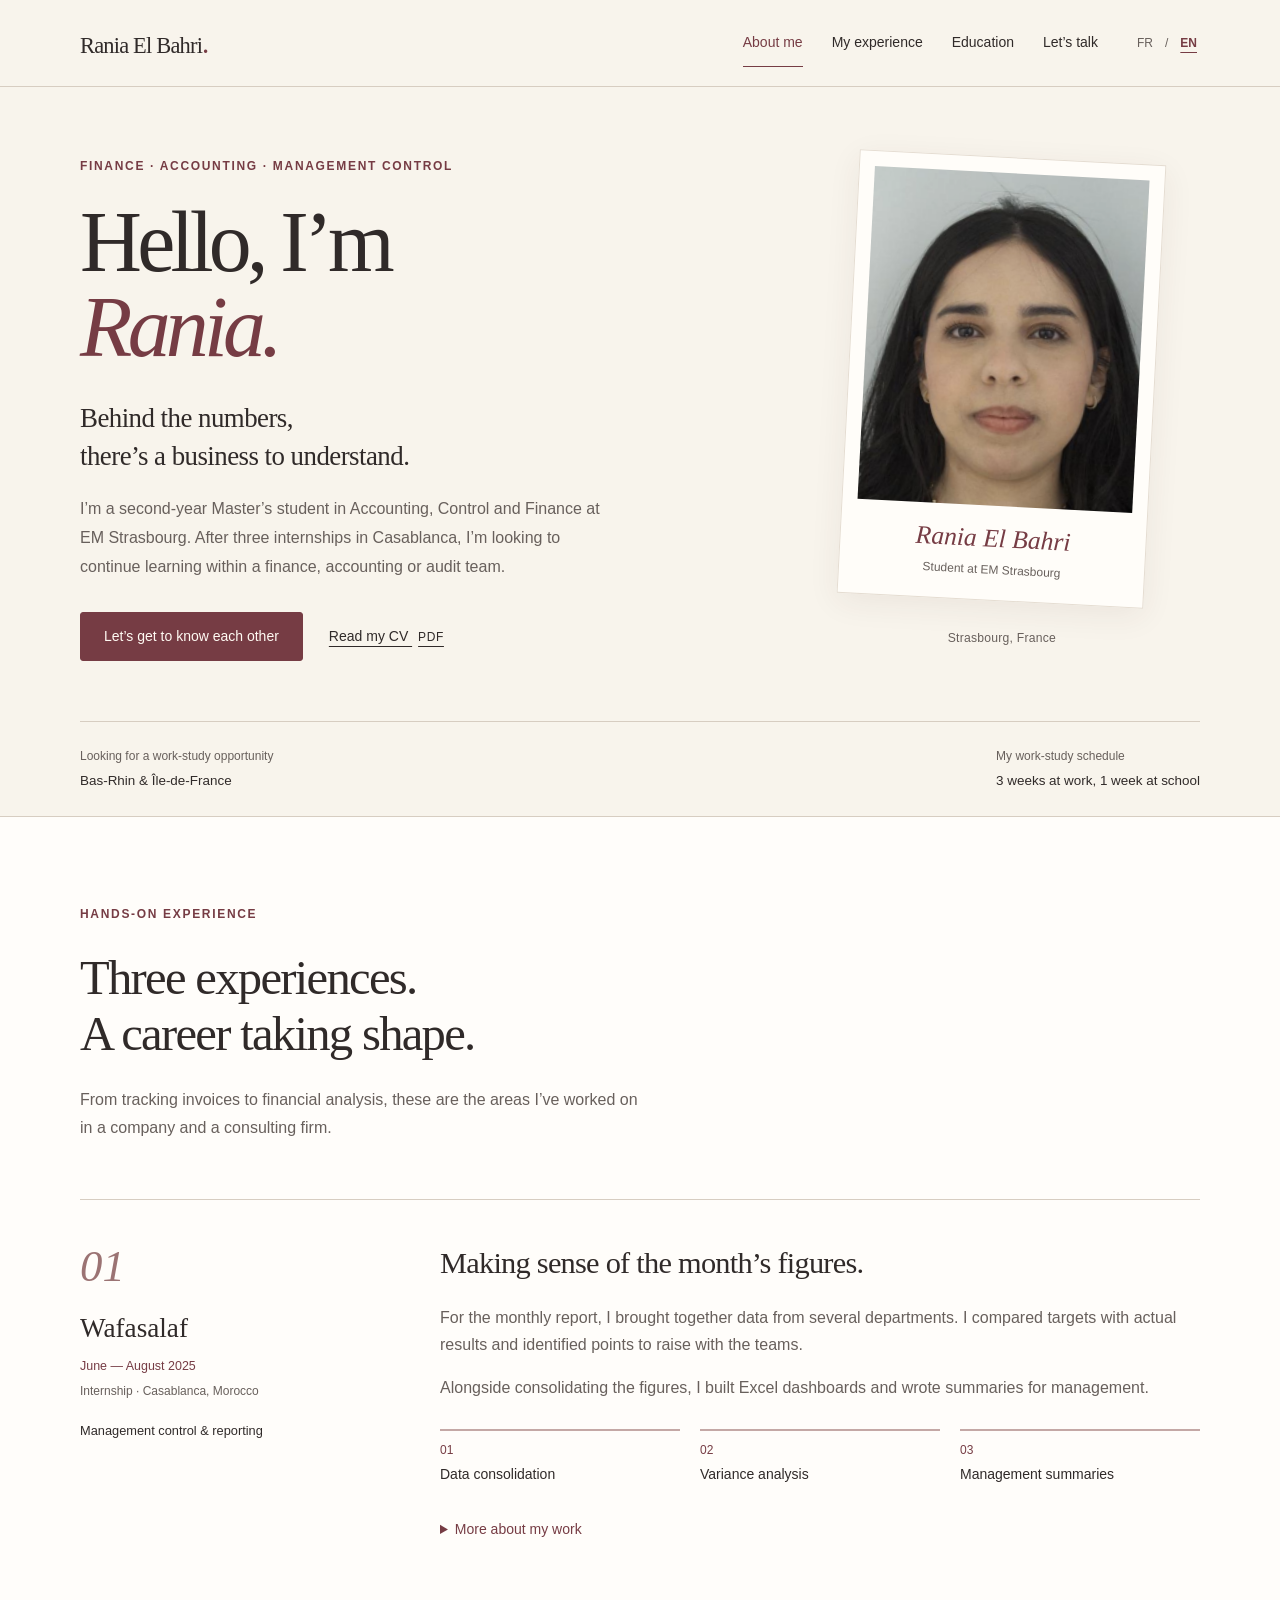
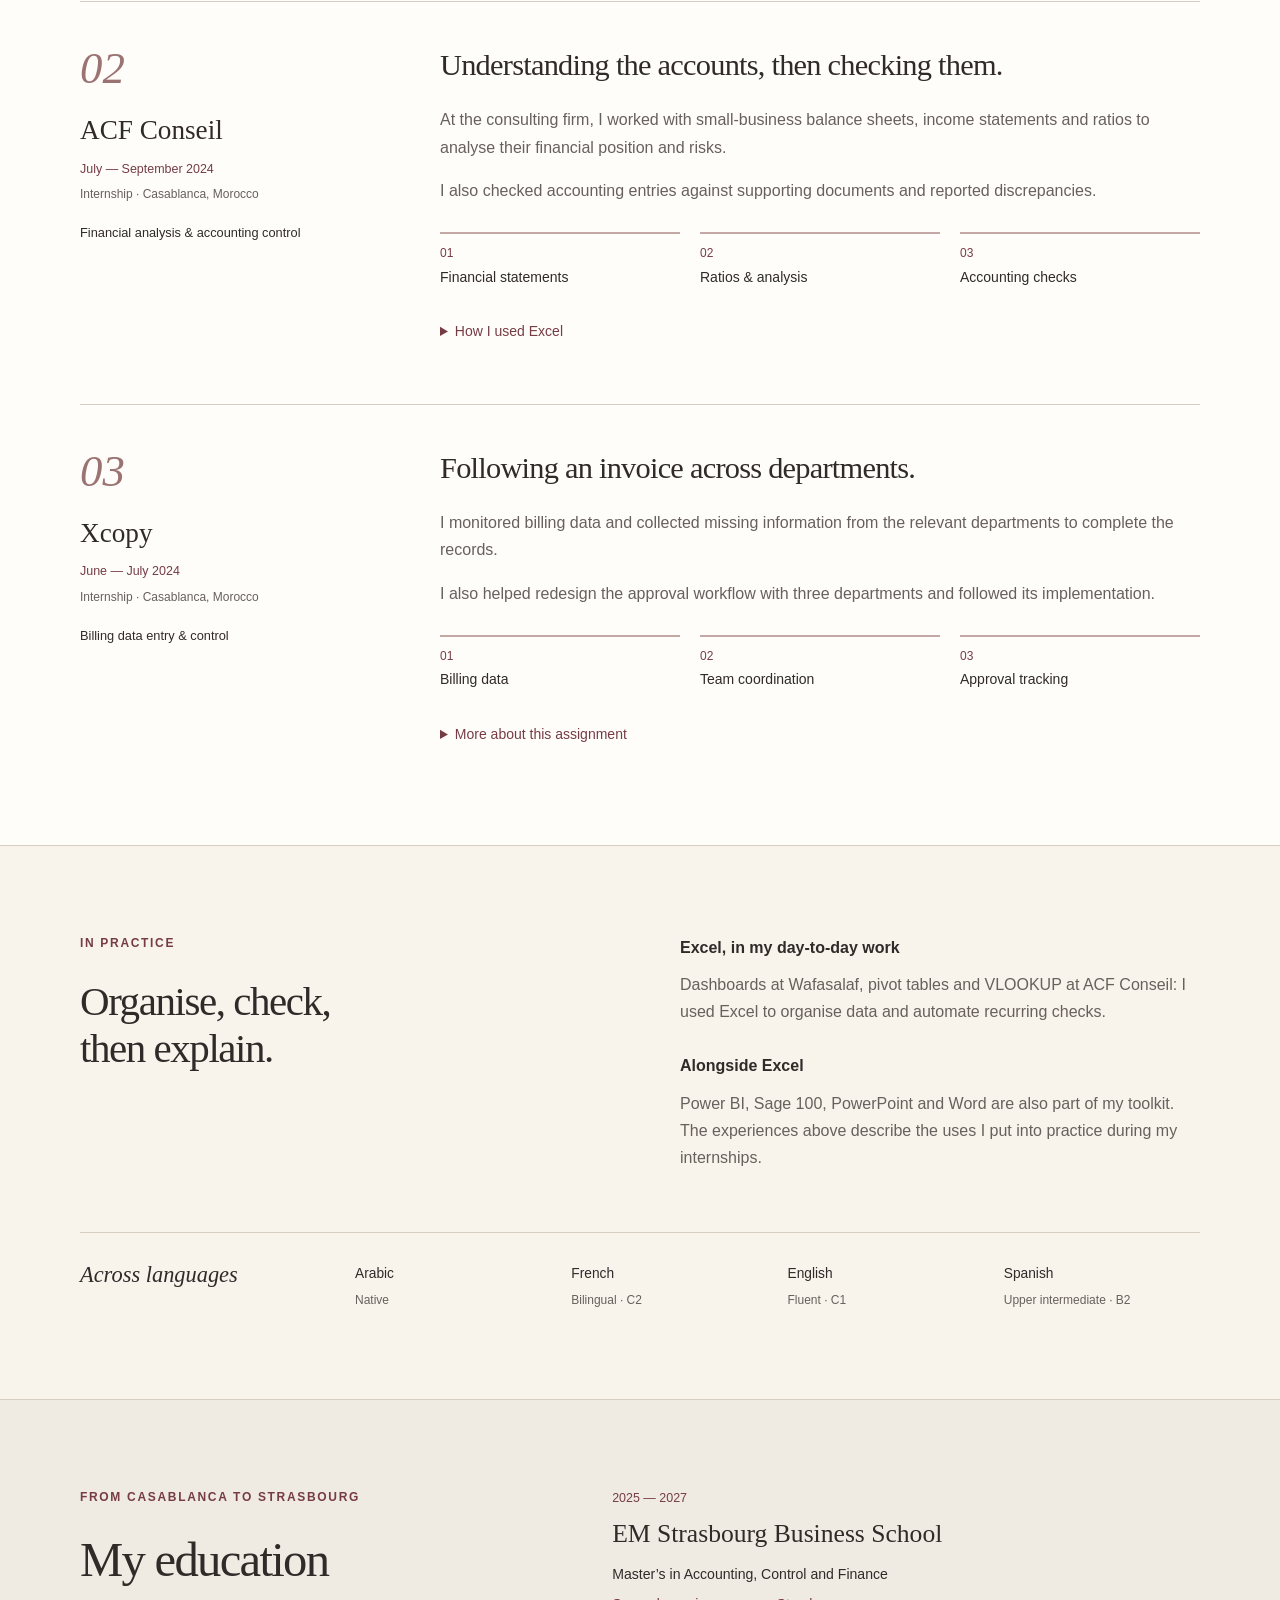
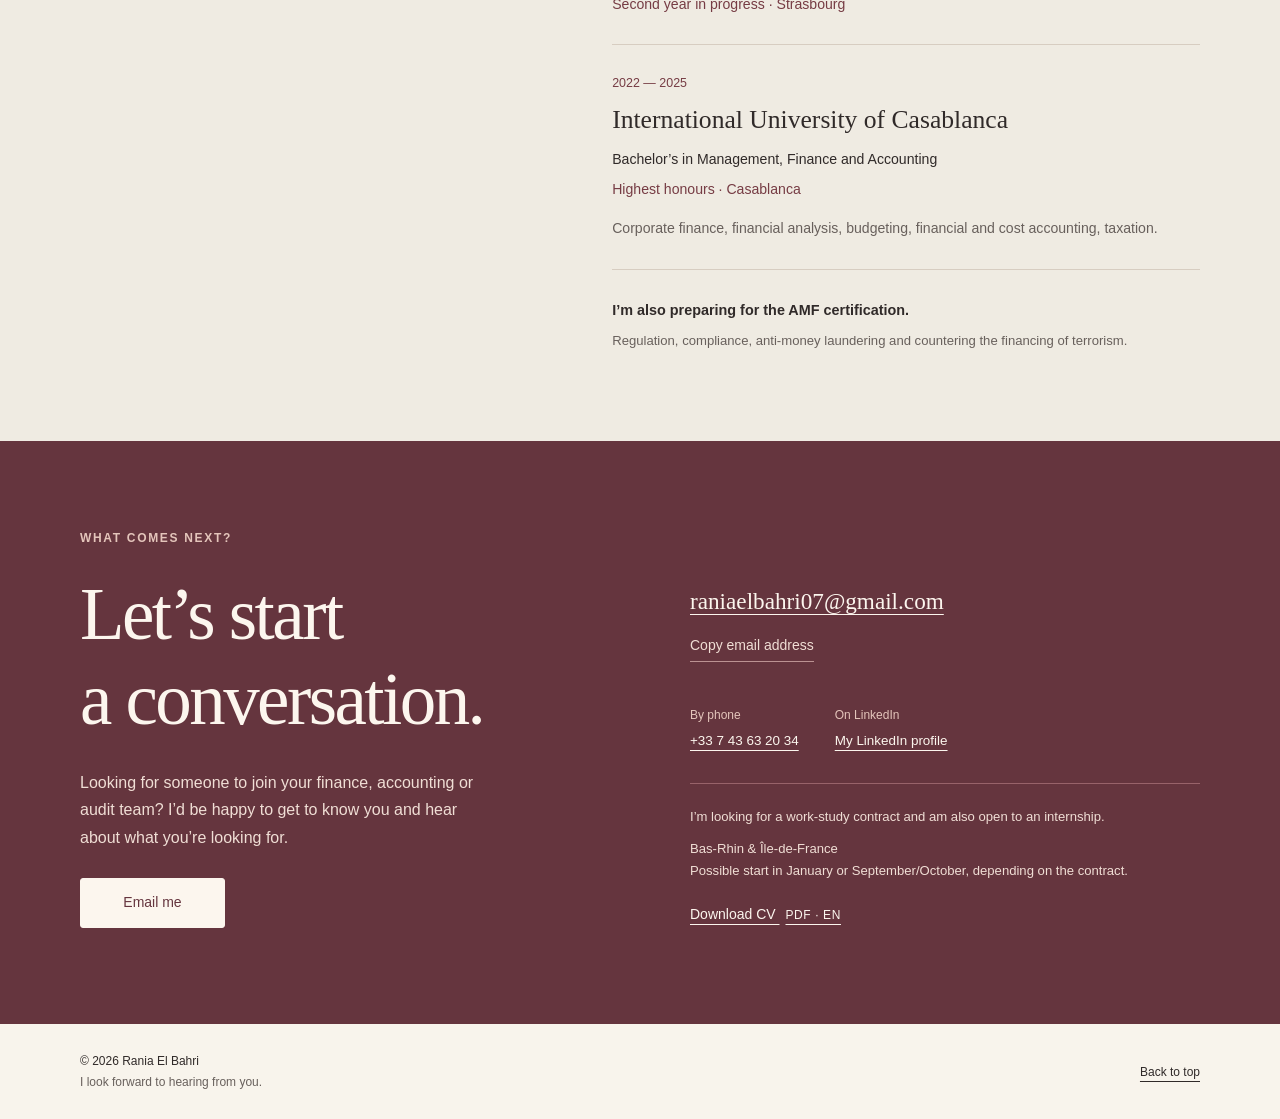
==== commit dfd490a8: "Add files via upload" ====
--- a/en.html
+++ b/en.html
@@ -3,12 +3,12 @@
   <head>
     <meta charset="utf-8" />
     <meta name="viewport" content="width=device-width, initial-scale=1" />
-    <title>Rania El Bahri | Audit internship — January 2027</title>
+    <title>Rania El Bahri | Finance, accounting and work-study</title>
     <meta
       name="description"
-      content="Final-year Master’s student in Finance, Accounting and Control at EM Strasbourg. Internship from January to June 2027 in Strasbourg and Grand Est. CV and experience."
-    />
-    <meta name="theme-color" content="#17324f" />
+      content="Rania El Bahri, second-year Master’s student in Accounting, Control and Finance at EM Strasbourg. Seeking a work-study placement in Bas-Rhin or Île-de-France. Schedule: 3 weeks with the employer / 1 week at school."
+    />
+    <meta name="theme-color" content="#763c44" />
     <meta name="referrer" content="strict-origin-when-cross-origin" />
     <link rel="canonical" href="https://ran0517.github.io/portfolio/en.html" />
     <link
@@ -29,11 +29,11 @@
     <meta property="og:type" content="profile" />
     <meta
       property="og:title"
-      content="Rania El Bahri | Audit internship — January 2027"
+      content="Rania El Bahri | Finance, accounting and work-study"
     />
     <meta
       property="og:description"
-      content="Final-year Master’s student in Finance, Accounting and Control at EM Strasbourg. Internship from January to June 2027 in Strasbourg and Grand Est. CV and experience."
+      content="Rania El Bahri, second-year Master’s student in Accounting, Control and Finance at EM Strasbourg. Seeking a work-study placement in Bas-Rhin or Île-de-France. Schedule: 3 weeks with the employer / 1 week at school."
     />
     <meta
       property="og:url"
@@ -49,16 +49,16 @@
     <meta property="og:image:height" content="630" />
     <meta
       property="og:image:alt"
-      content="Rania El Bahri — Final-year internship, January 2027 — Audit and accounting"
+      content="Rania El Bahri — Financial analysis · Management control · Accounting — Work-study placement"
     />
     <meta name="twitter:card" content="summary_large_image" />
     <meta
       name="twitter:title"
-      content="Rania El Bahri | Audit internship — January 2027"
+      content="Rania El Bahri | Finance, accounting and work-study"
     />
     <meta
       name="twitter:description"
-      content="Final-year Master’s student in Finance, Accounting and Control at EM Strasbourg. Internship from January to June 2027 in Strasbourg and Grand Est. CV and experience."
+      content="Rania El Bahri, second-year Master’s student in Accounting, Control and Finance at EM Strasbourg. Seeking a work-study placement in Bas-Rhin or Île-de-France. Schedule: 3 weeks with the employer / 1 week at school."
     />
     <meta
       name="twitter:image"
@@ -66,9 +66,24 @@
     />
     <meta
       name="twitter:image:alt"
-      content="Rania El Bahri — Final-year internship, January 2027 — Audit and accounting"
+      content="Rania El Bahri — Financial analysis · Management control · Accounting — Work-study placement"
     />
     <link rel="icon" href="favicon.svg" type="image/svg+xml" />
+    <script>
+      document.documentElement.classList.add("menu-pending");
+      window.addEventListener(
+        "error",
+        (event) => {
+          if (
+            event.target instanceof HTMLScriptElement &&
+            event.target.getAttribute("src") === "main.js"
+          ) {
+            document.documentElement.classList.remove("menu-pending");
+          }
+        },
+        true,
+      );
+    </script>
     <link rel="stylesheet" href="styles.css" />
     <script src="main.js" defer></script>
     <script type="application/ld+json">
@@ -85,21 +100,13 @@
     <a class="skip-link" href="#main-content">Skip to main content</a>
     <header class="site-header">
       <nav class="nav container" aria-label="Main navigation">
-        <a class="brand" href="#top" aria-label="Rania El Bahri — Home"
-          >Rania El Bahri<span aria-hidden="true">.</span></a
+        <a class="brand" href="#top"
+          >Rania El Bahri<span class="brand-dot" aria-hidden="true">.</span></a
         >
-        <div class="language-switch" aria-label="Choose language" role="group">
-          <a href="index.html" lang="fr" hreflang="fr" aria-label="Français"
-            >FR</a
-          >
-          <a
-            href="en.html"
-            lang="en"
-            hreflang="en"
-            aria-label="English"
-            aria-current="page"
-            >EN</a
-          >
+        <div class="language-switch" role="group" aria-label="Language">
+          <a href="index.html" lang="fr" hreflang="fr">FR</a
+          ><span aria-hidden="true">/</span
+          ><a href="en.html" lang="en" hreflang="en" aria-current="page">EN</a>
         </div>
         <button
           class="menu-button"
@@ -115,295 +122,229 @@
         </button>
         <div class="nav-panel" id="nav-panel">
           <ul class="nav-links">
-            <li><a href="#parcours">Experience</a></li>
-            <li><a href="#projets">Assignments</a></li>
-            <li><a href="#competences">Skills</a></li>
+            <li><a href="#profil">About me</a></li>
+            <li><a href="#parcours">My experience</a></li>
             <li><a href="#formation">Education</a></li>
-            <li><a href="#contact">Contact</a></li>
+            <li><a href="#contact">Let’s talk</a></li>
           </ul>
         </div>
       </nav>
     </header>
     <main id="main-content" tabindex="-1">
-      <section class="hero container" aria-labelledby="hero-title">
+      <section class="hero container" id="profil" aria-labelledby="hero-title">
         <div class="hero-copy">
-          <p class="eyebrow">Final-year internship · January 2027</p>
-          <h1 id="hero-title">
-            Rania El Bahri<span aria-hidden="true">.</span>
-          </h1>
-          <p class="hero-role">Financial audit &amp; accounting</p>
+          <p class="eyebrow">FINANCE · ACCOUNTING · MANAGEMENT CONTROL</p>
+          <h1 id="hero-title">Hello, I’m<br /><em>Rania.</em></h1>
           <p class="hero-lead">
-            Final-year Master’s student in Finance, Accounting and Control at EM
-            Strasbourg. I am seeking an internship in financial audit, public
-            accounting or management control.
+            Behind the numbers,<br />there’s a business to understand.
           </p>
-          <dl class="hero-facts">
-            <div>
-              <dt>Availability</dt>
-              <dd>January – June 2027</dd>
-            </div>
-            <div>
-              <dt>Duration</dt>
-              <dd>6 months · 4 months minimum</dd>
-            </div>
-            <div>
-              <dt>Location</dt>
-              <dd>Strasbourg and Grand Est</dd>
-            </div>
-          </dl>
+          <p class="hero-bio">
+            I’m a second-year Master’s student in Accounting, Control and
+            Finance at EM Strasbourg. After three internships in Casablanca, I’m
+            looking to continue learning within a finance, accounting or audit
+            team.
+          </p>
           <div class="cta-group">
-            <a
-              class="button button-primary"
+            <a class="button" href="#contact">Let’s get to know each other</a
+            ><a
+              class="text-link"
               href="CV_Rania_El_Bahri_EN.pdf"
-              download
-              >Download CV<span class="button-note">PDF · English</span></a
-            ><a class="button button-secondary" href="#contact"
-              >Contact me<span aria-hidden="true">↗</span></a
+              target="_blank"
+              rel="noopener noreferrer"
+              >Read my CV <span class="small">PDF</span
+              ><span class="sr-only"> (new tab)</span></a
             >
           </div>
         </div>
-        <figure class="identity">
-          <div class="portrait-wrap">
-            <img
-              src="portrait.png"
-              width="228"
-              height="276"
-              alt="Portrait of Rania El Bahri"
-              fetchpriority="high"
-            />
-          </div>
-          <figcaption>
-            <p>Rania El Bahri</p>
-            <span>EM Strasbourg Business School</span>
-            <p class="identity-note">
-              January – June 2027<br />Strasbourg and Grand Est
-            </p>
-          </figcaption>
-        </figure>
-        <div class="hero-intro" id="profil">
-          <p>
-            Experience in data checks at Wafasalaf, account review at ACF
-            Conseil and document organisation at Xcopy.
-          </p>
-          <a class="text-link" href="#parcours"
-            >View my experience<span aria-hidden="true"> ↓</span></a
-          >
+        <div class="identity">
+          <figure class="portrait-paper">
+            <picture
+              ><source srcset="portrait.webp" type="image/webp" />
+              <img
+                src="portrait.png"
+                width="228"
+                height="276"
+                alt="Portrait of Rania El Bahri"
+                fetchpriority="high"
+            /></picture>
+            <figcaption>
+              <span>Rania El Bahri</span><small>Student at EM Strasbourg</small>
+            </figcaption>
+          </figure>
+          <p class="portrait-note">Strasbourg, France</p>
+        </div>
+        <div class="availability-strip" id="alternance" tabindex="-1">
+          <div>
+            <p class="strip-label">Looking for a work-study opportunity</p>
+            <p>Bas-Rhin &amp; Île-de-France</p>
+          </div>
+          <div>
+            <p class="strip-label">My work-study schedule</p>
+            <p>3 weeks at work, 1 week at school</p>
+          </div>
         </div>
       </section>
       <section
-        class="section section-muted"
+        class="section experience-section"
         id="parcours"
         aria-labelledby="experience-title"
       >
         <div class="container">
           <div class="section-heading">
-            <p class="eyebrow">01 / Experience</p>
+            <p class="eyebrow">HANDS-ON EXPERIENCE</p>
             <h2 id="experience-title">
-              Three internships, practical responsibilities.
+              Three experiences.<br />A career taking shape.
             </h2>
-            <p>
-              From document checks in a business setting to account review in an
-              accounting firm, in Casablanca.
+            <p class="section-intro">
+              From tracking invoices to financial analysis, these are the areas
+              I’ve worked on in a company and a consulting firm.
             </p>
           </div>
-          <div class="experience-list">
+          <div id="projets" class="experience-list">
             <article class="experience-row">
-              <p class="experience-date">June – August 2025</p>
-              <div>
+              <div class="experience-meta">
+                <span class="chapter-number" aria-hidden="true">01</span>
                 <p class="organisation">Wafasalaf</p>
-                <h3>Internship — Data checks and verification</h3>
-                <p class="location">Casablanca, Morocco</p>
-                <ul>
-                  <li>
-                    Checked the consistency and completeness of data and
-                    supporting documents.
-                  </li>
-                  <li>
-                    Identified discrepancies and followed internal procedures.
-                  </li>
-                </ul>
+                <p class="experience-date">June — August 2025</p>
+                <p class="location">Internship · Casablanca, Morocco</p>
+                <p class="job-role">Management control &amp; reporting</p>
+              </div>
+              <div class="experience-story">
+                <h3>Making sense of the month’s figures.</h3>
+                <p>
+                  For the monthly report, I brought together data from several
+                  departments. I compared targets with actual results and
+                  identified points to raise with the teams.
+                </p>
+                <p>
+                  Alongside consolidating the figures, I built Excel dashboards
+                  and wrote summaries for management.
+                </p>
+                <ol class="work-steps">
+                  <li>Data consolidation</li>
+                  <li>Variance analysis</li>
+                  <li>Management summaries</li>
+                </ol>
+                <details>
+                  <summary>
+                    More about my work<span class="sr-only"> — Wafasalaf</span>
+                  </summary>
+                  <div class="detail-content">
+                    <p>
+                      I also checked the quality of the customer database,
+                      looking for duplicates and inconsistencies.
+                    </p>
+                  </div>
+                </details>
               </div>
             </article>
             <article class="experience-row">
-              <p class="experience-date">July – September 2024</p>
-              <div>
-                <p class="organisation">ACF Conseil · Accounting firm</p>
-                <h3>Internship — Account review and tax</h3>
-                <p class="location">Casablanca, Morocco</p>
-                <ul>
-                  <li>
-                    Supported account review, account matching and bank
-                    reconciliations.
-                  </li>
-                  <li>
-                    Checked supporting documents and helped prepare tax returns
-                    and year-end closing work.
-                  </li>
-                </ul>
+              <div class="experience-meta">
+                <span class="chapter-number" aria-hidden="true">02</span>
+                <p class="organisation">ACF Conseil</p>
+                <p class="experience-date">July — September 2024</p>
+                <p class="location">Internship · Casablanca, Morocco</p>
+                <p class="job-role">
+                  Financial analysis &amp; accounting control
+                </p>
+              </div>
+              <div class="experience-story">
+                <h3>Understanding the accounts, then checking them.</h3>
+                <p>
+                  At the consulting firm, I worked with small-business balance
+                  sheets, income statements and ratios to analyse their
+                  financial position and risks.
+                </p>
+                <p>
+                  I also checked accounting entries against supporting documents
+                  and reported discrepancies.
+                </p>
+                <ol class="work-steps">
+                  <li>Financial statements</li>
+                  <li>Ratios &amp; analysis</li>
+                  <li>Accounting checks</li>
+                </ol>
+                <details>
+                  <summary>
+                    How I used Excel<span class="sr-only"> — ACF Conseil</span>
+                  </summary>
+                  <div class="detail-content">
+                    <p>
+                      I automated recurring checks using pivot tables and
+                      VLOOKUP. The work combined reading accounts, processing
+                      data and checking supporting documents.
+                    </p>
+                  </div>
+                </details>
               </div>
             </article>
             <article class="experience-row">
-              <p class="experience-date">June – July 2024</p>
-              <div>
+              <div class="experience-meta">
+                <span class="chapter-number" aria-hidden="true">03</span>
                 <p class="organisation">Xcopy</p>
-                <h3>Internship — Sales administration and documentation</h3>
-                <p class="location">Casablanca, Morocco</p>
-                <ul>
-                  <li>Checked client files and supporting documents.</li>
-                  <li>
-                    Reorganised filing and standardised document handling.
-                  </li>
-                </ul>
+                <p class="experience-date">June — July 2024</p>
+                <p class="location">Internship · Casablanca, Morocco</p>
+                <p class="job-role">Billing data entry &amp; control</p>
+              </div>
+              <div class="experience-story">
+                <h3>Following an invoice across departments.</h3>
+                <p>
+                  I monitored billing data and collected missing information
+                  from the relevant departments to complete the records.
+                </p>
+                <p>
+                  I also helped redesign the approval workflow with three
+                  departments and followed its implementation.
+                </p>
+                <ol class="work-steps">
+                  <li>Billing data</li>
+                  <li>Team coordination</li>
+                  <li>Approval tracking</li>
+                </ol>
+                <details>
+                  <summary>
+                    More about this assignment<span class="sr-only">
+                      — Xcopy</span
+                    >
+                  </summary>
+                  <div class="detail-content">
+                    <p>
+                      This assignment brought together data checks,
+                      communication across departments and tracking the
+                      processing of billing records.
+                    </p>
+                  </div>
+                </details>
               </div>
             </article>
           </div>
         </div>
       </section>
       <section
-        class="section section-dark"
-        id="projets"
-        aria-labelledby="cases-title"
+        class="section skills-section"
+        id="competences"
+        aria-labelledby="skills-title"
       >
-        <div class="container">
-          <div class="section-heading">
-            <p class="eyebrow">02 / Assignments in detail</p>
-            <h2 id="cases-title">My work during these internships.</h2>
+        <div class="container practice-grid">
+          <div>
+            <p class="eyebrow">IN PRACTICE</p>
+            <h2 id="skills-title">Organise, check,<br />then explain.</h2>
+          </div>
+          <div class="practice-text">
+            <h3>Excel, in my day-to-day work</h3>
             <p>
-              Three examples from my professional experience, focusing on my
-              role and the methods I used.
+              Dashboards at Wafasalaf, pivot tables and VLOOKUP at ACF Conseil:
+              I used Excel to organise data and automate recurring checks.
             </p>
-          </div>
-          <div class="cases-grid">
-            <article class="case-card">
-              <p class="case-org">Wafasalaf · 2025</p>
-              <h3>Checking information for consistency</h3>
-              <h4>Context</h4>
-              <p>
-                Data and supporting documents to be checked against internal
-                procedures.
-              </p>
-              <h4>My role</h4>
-              <p>
-                Check consistency and completeness, and identify discrepancies.
-              </p>
-              <details>
-                <summary>
-                  Methods and skills<span class="sr-only">
-                    — Wafasalaf · 2025</span
-                  >
-                </summary>
-                <div class="detail-content">
-                  <h4>Method</h4>
-                  <p>
-                    Compare the available information with the related documents
-                    to identify inconsistencies.
-                  </p>
-                  <h4>Skills used</h4>
-                  <p>
-                    Document checks, following procedures and identifying
-                    inconsistencies.
-                  </p>
-                </div>
-              </details>
-            </article>
-            <article class="case-card">
-              <p class="case-org">ACF Conseil · 2024</p>
-              <h3>Supporting account review</h3>
-              <h4>Context</h4>
-              <p>
-                Client files to be prepared and reviewed within an accounting
-                firm.
-              </p>
-              <h4>My role</h4>
-              <p>
-                Support staff in checking accounts and supporting documents.
-              </p>
-              <details>
-                <summary>
-                  Methods and skills<span class="sr-only">
-                    — ACF Conseil · 2024</span
-                  >
-                </summary>
-                <div class="detail-content">
-                  <h4>Method</h4>
-                  <p>
-                    Account matching, bank reconciliations and checks of the
-                    documents supporting accounting entries.
-                  </p>
-                  <h4>Skills used</h4>
-                  <p>
-                    Account review, document traceability and preparation for
-                    year-end closing.
-                  </p>
-                </div>
-              </details>
-            </article>
-            <article class="case-card">
-              <p class="case-org">Xcopy · 2024</p>
-              <h3>Organising client files</h3>
-              <h4>Context</h4>
-              <p>
-                Client records and documents to be organised for easier
-                retrieval.
-              </p>
-              <h4>My role</h4>
-              <p>Check supporting documents and reorganise filing.</p>
-              <details>
-                <summary>
-                  Methods and skills<span class="sr-only"> — Xcopy · 2024</span>
-                </summary>
-                <div class="detail-content">
-                  <h4>Method</h4>
-                  <p>
-                    Restructure the filing system and standardise document
-                    handling.
-                  </p>
-                  <h4>Skills used</h4>
-                  <p>
-                    Document organisation, supporting document checks and
-                    confidentiality.
-                  </p>
-                </div>
-              </details>
-            </article>
-          </div>
-          <p class="method-note">
-            These summaries describe my assignments. No client documents or
-            undocumented performance figures are published.
-          </p>
-        </div>
-      </section>
-      <section class="section" id="competences" aria-labelledby="skills-title">
-        <div class="container">
-          <div class="section-heading">
-            <p class="eyebrow">03 / Skills</p>
-            <h2 id="skills-title">Practical skills, tools and coursework.</h2>
-          </div>
-          <div class="skills-grid">
-            <article class="skill">
-              <h3>Internship practice</h3>
-              <p>
-                Account review · Account matching · Bank reconciliations ·
-                Supporting document checks · Tax preparation
-              </p>
-            </article>
-            <article class="skill">
-              <h3>Academic knowledge</h3>
-              <p>
-                Financial audit · Internal control · Management control ·
-                Financial analysis · French GAAP and IFRS basics
-              </p>
-            </article>
-            <article class="skill">
-              <h3>Tools</h3>
-              <p>
-                Excel: pivot tables, VLOOKUP, modelling and automated tracking.
-                Sage 100, SAP, Power BI, Microsoft Office and Teams.
-              </p>
-            </article>
+            <h3>Alongside Excel</h3>
+            <p>
+              Power BI, Sage 100, PowerPoint and Word are also part of my
+              toolkit. The experiences above describe the uses I put into
+              practice during my internships.
+            </p>
           </div>
           <div class="languages">
-            <h3>Languages</h3>
+            <h3>Across languages</h3>
             <dl>
               <div>
                 <dt>Arabic</dt>
@@ -411,135 +352,146 @@
               </div>
               <div>
                 <dt>French</dt>
-                <dd>C2 · Bilingual</dd>
+                <dd>Bilingual · C2</dd>
               </div>
               <div>
                 <dt>English</dt>
-                <dd>C1 · Fluent</dd>
+                <dd>Fluent · C1</dd>
               </div>
               <div>
                 <dt>Spanish</dt>
-                <dd>B2 · Intermediate</dd>
+                <dd>Upper intermediate · B2</dd>
               </div>
             </dl>
-            <p class="small">Levels stated in my CV.</p>
           </div>
         </div>
       </section>
       <section
-        class="section section-muted"
+        class="section education-section"
         id="formation"
         aria-labelledby="education-title"
       >
-        <div class="container">
-          <div class="section-heading">
-            <p class="eyebrow">04 / Education</p>
-            <h2 id="education-title">
-              A background in accounting and finance.
-            </h2>
-          </div>
-          <article class="education-row">
-            <p class="experience-date">September 2025 – September 2027</p>
-            <div>
-              <h3>Master’s in Finance, Accounting and Control</h3>
-              <p class="organisation">EM Strasbourg Business School</p>
+        <div class="container education-layout">
+          <div>
+            <p class="eyebrow">FROM CASABLANCA TO STRASBOURG</p>
+            <h2 id="education-title">My education</h2>
+          </div>
+          <div>
+            <article class="education-row">
+              <p class="experience-date">2025 — 2027</p>
+              <h3>EM Strasbourg Business School</h3>
+              <p>Master’s in Accounting, Control and Finance</p>
+              <p class="education-note">Second year in progress · Strasbourg</p>
+            </article>
+            <article class="education-row">
+              <p class="experience-date">2022 — 2025</p>
+              <h3>International University of Casablanca</h3>
+              <p>Bachelor’s in Management, Finance and Accounting</p>
+              <p class="education-note">Highest honours · Casablanca</p>
+              <p class="courses">
+                Corporate finance, financial analysis, budgeting, financial and
+                cost accounting, taxation.
+              </p>
+            </article>
+            <aside class="certification">
+              <h3>I’m also preparing for the AMF certification.</h3>
               <p>
-                Final year in progress. Financial audit, internal control,
-                advanced accounting, taxation and management control.
+                Regulation, compliance, anti-money laundering and countering the
+                financing of terrorism.
               </p>
-            </div>
-          </article>
-          <article class="education-row">
-            <p class="experience-date">September 2022 – July 2025</p>
-            <div>
-              <h3>Bachelor’s in Management, Finance and Accounting</h3>
-              <p class="organisation">
-                Université Internationale de Casablanca
+            </aside>
+          </div>
+        </div>
+      </section>
+      <section
+        class="section contact-section"
+        id="contact"
+        aria-labelledby="contact-title"
+      >
+        <div class="container contact-grid">
+          <div>
+            <p class="eyebrow">WHAT COMES NEXT?</p>
+            <h2 id="contact-title">Let’s start<br />a conversation.</h2>
+            <p class="contact-intro">
+              Looking for someone to join your finance, accounting or audit
+              team? I’d be happy to get to know you and hear about what you’re
+              looking for.
+            </p>
+            <a
+              class="button button-light"
+              href="mailto:raniaelbahri07@gmail.com"
+              >Email me</a
+            >
+          </div>
+          <div class="contact-details">
+            <address>
+              <a class="contact-email" href="mailto:raniaelbahri07@gmail.com"
+                >raniaelbahri07@gmail.com</a
+              ><button
+                class="copy-email"
+                type="button"
+                data-email="raniaelbahri07@gmail.com"
+                data-success="Email address copied."
+                data-failure="Copying is unavailable. You can select the email address above."
+                aria-describedby="copy-status"
+                hidden
+              >
+                Copy email address
+              </button>
+              <p
+                class="copy-status"
+                id="copy-status"
+                role="status"
+                aria-live="polite"
+                aria-atomic="true"
+              ></p>
+              <dl>
+                <div>
+                  <dt>By phone</dt>
+                  <dd>
+                    <a href="tel:+33743632034"
+                      >+33&nbsp;7&nbsp;43&nbsp;63&nbsp;20&nbsp;34</a
+                    >
+                  </dd>
+                </div>
+                <div>
+                  <dt>On LinkedIn</dt>
+                  <dd>
+                    <a
+                      href="https://www.linkedin.com/in/rania-el-bahri-a7a823311/"
+                      target="_blank"
+                      rel="noopener noreferrer"
+                      >My LinkedIn profile<span class="sr-only">
+                        (new tab)</span
+                      ></a
+                    >
+                  </dd>
+                </div>
+              </dl>
+            </address>
+            <div class="contact-availability">
+              <p>
+                I’m looking for a work-study contract and am also open to an
+                internship.
               </p>
               <p>
-                Graduated with “Très Bien” honours. Accounting, financial
-                analysis, taxation and company law.
+                Bas-Rhin &amp; Île-de-France<br />Possible start in January or
+                September/October, depending on the contract.
               </p>
+              <a class="text-link" href="CV_Rania_El_Bahri_EN.pdf" download
+                >Download CV <span class="small">PDF · EN</span></a
+              >
             </div>
-          </article>
-          <aside class="certification">
-            <h3>Preparing for the AMF examination</h3>
-            <p>
-              Exam planned for 2026, as stated in my CV. Certification not yet
-              obtained.
-            </p>
-          </aside>
-        </div>
-      </section>
-      <section class="section" id="contact" aria-labelledby="contact-title">
-        <div class="container contact-grid">
-          <div>
-            <p class="eyebrow">05 / Contact</p>
-            <h2 id="contact-title">Recruiting an intern for 2027?</h2>
-            <p class="contact-intro">
-              I am available from January to June 2027 for a six-month
-              internship, with a minimum duration of four months.
-            </p>
-            <h3>Preferred locations</h3>
-            <p>
-              Strasbourg, Schiltigheim, Entzheim and Grand Est, France.<br />Category
-              B driving licence.
-            </p>
-            <a class="text-link" href="CV_Rania_El_Bahri_EN.pdf" download
-              >Download CV <span class="small">(PDF · English)</span></a
-            >
-          </div>
-          <address class="contact-card">
-            <dl>
-              <div>
-                <dt>Email</dt>
-                <dd>
-                  <a href="mailto:raniaelbahri07@gmail.com"
-                    >raniaelbahri07@gmail.com</a
-                  >
-                </dd>
-              </div>
-              <div>
-                <dt>Phone</dt>
-                <dd>
-                  <a href="tel:+33743632034"
-                    >+33&nbsp;7&nbsp;43&nbsp;63&nbsp;20&nbsp;34</a
-                  >
-                </dd>
-              </div>
-              <div>
-                <dt>LinkedIn</dt>
-                <dd>
-                  <a
-                    href="https://www.linkedin.com/in/rania-el-bahri-a7a823311/"
-                    target="_blank"
-                    rel="noopener noreferrer"
-                    >View my LinkedIn profile <span aria-hidden="true">↗</span
-                    ><span class="sr-only"> (new tab)</span></a
-                  >
-                </dd>
-              </div>
-            </dl>
-            <a
-              class="button button-light"
-              href="mailto:raniaelbahri07@gmail.com?subject=Final-year%20internship%20%E2%80%94%20January%202027"
-              >Email Rania<span aria-hidden="true">↗</span></a
-            >
-            <p class="small">Opens your email application.</p>
-          </address>
+          </div>
         </div>
       </section>
     </main>
     <footer class="site-footer">
       <div class="container footer-inner">
         <p>
-          © 2026 Rania El Bahri<br /><span
-            >Financial audit · Public accounting · Management control</span
-          >
+          © 2026 Rania El Bahri<span>I look forward to hearing from you.</span>
         </p>
-        <a class="back-to-top" href="#top"
-          >Back to top <span aria-hidden="true">↑</span></a
-        >
+        <a class="back-to-top" href="#top">Back to top</a>
       </div>
     </footer>
   </body>
--- a/styles.css
+++ b/styles.css
@@ -1,17 +1,12 @@
 :root {
-  --navy: #17324f;
-  --navy-dark: #10263d;
-  --gold: #8a5b19;
-  --gold-light: #e4bd7c;
-  --ivory: #f8f6f1;
-  --surface: #f1eee7;
-  --white: #fff;
-  --ink: #263443;
-  --muted: #5f6c78;
-  --line: #dcd8cf;
-  --content-width: 1120px;
-}
-
+  --paper: #f8f4ec;
+  --ink: #302a29;
+  --muted: #68605c;
+  --wine: #763c44;
+  --rule: #d7cdc1;
+  --serif: Georgia, "Times New Roman", serif;
+  --header-offset: 100px;
+}
 *,
 *::before,
 *::after {
@@ -19,14 +14,15 @@
 }
 html {
   scroll-behavior: smooth;
-  scroll-padding-top: 32px;
+  scroll-padding-top: var(--header-offset);
 }
 body {
+  overflow-wrap: anywhere;
   margin: 0;
-  background: var(--ivory);
+  background: var(--paper);
   color: var(--ink);
   font:
-    16px/1.65 Arial,
+    16px/1.7 Arial,
     Helvetica,
     sans-serif;
 }
@@ -35,90 +31,67 @@
   max-width: 100%;
   height: auto;
 }
-button {
-  font: inherit;
-}
 a {
   color: inherit;
   text-underline-offset: 5px;
+  text-decoration-thickness: 1px;
 }
 a:hover {
   text-decoration-thickness: 2px;
 }
-button,
-a,
-summary {
-  -webkit-tap-highlight-color: transparent;
-}
-button,
-summary {
+button {
+  font: inherit;
   cursor: pointer;
 }
 [hidden] {
   display: none !important;
 }
+:focus-visible {
+  outline: 3px solid var(--wine);
+  outline-offset: 6px;
+}
+[tabindex="-1"]:focus:not(:focus-visible) {
+  outline: none;
+}
+.container {
+  width: min(1120px, calc(100% - 96px));
+  margin-inline: auto;
+}
+p,
 h1,
 h2,
 h3,
-h4,
-p {
-  margin: 0 0 16px;
+figure,
+dl,
+dd {
+  margin: 0;
 }
 h1,
 h2,
 h3 {
-  color: var(--navy);
+  font-weight: 400;
 }
 h1,
 h2 {
-  font-family: Georgia, "Times New Roman", serif;
-  font-weight: 400;
-}
-h1 {
-  font-size: clamp(42px, 4.7vw, 66px);
-  line-height: 1.12;
-  letter-spacing: -2px;
+  font-family: var(--serif);
 }
 h2 {
-  font-size: clamp(30px, 3.2vw, 44px);
-  line-height: 1.2;
-  letter-spacing: -1px;
-}
-h3 {
-  font-size: 19px;
-  line-height: 1.4;
+  font-size: clamp(2.3rem, 3.8vw, 3.5rem);
+  line-height: 1.16;
+  letter-spacing: -0.035em;
+}
+.eyebrow {
+  font-size: 0.75rem;
   font-weight: 600;
-}
-h4 {
-  font-size: 13px;
-  line-height: 1.5;
-}
-ul {
-  padding-left: 20px;
-}
-li + li {
-  margin-top: 8px;
-}
-dl,
-dd,
-figure {
-  margin: 0;
-}
-:focus-visible {
-  outline: 3px solid var(--gold);
-  outline-offset: 5px;
-}
-:target {
-  scroll-margin-top: 32px;
-}
-.section-dark :focus-visible,
-.contact-card :focus-visible,
-.site-footer :focus-visible {
-  outline-color: var(--gold-light);
-}
-.container {
-  width: min(calc(100% - 64px), var(--content-width));
-  margin-inline: auto;
+  letter-spacing: 0.14em;
+  line-height: 1.6;
+  color: var(--wine);
+  margin-bottom: 25px;
+}
+.small {
+  font-size: 0.75rem;
+  letter-spacing: 0.05em;
+  margin-left: 6px;
 }
 .sr-only {
   position: absolute;
@@ -127,796 +100,839 @@
   padding: 0;
   margin: -1px;
   overflow: hidden;
-  clip-path: inset(50%);
+  clip: rect(0, 0, 0, 0);
   white-space: nowrap;
   border: 0;
 }
 .skip-link {
   position: fixed;
-  top: 12px;
-  left: 12px;
-  z-index: 10;
-  padding: 12px 16px;
+  top: 8px;
+  left: 16px;
+  z-index: 100;
+  padding: 12px 20px;
+  color: white;
+  background: var(--wine);
   transform: translateY(-160%);
-  color: var(--navy);
-  background: var(--white);
-  border: 2px solid var(--gold);
 }
 .skip-link:focus {
-  transform: translateY(0);
+  transform: none;
 }
 .site-header {
-  border-bottom: 1px solid var(--line);
-  background: var(--ivory);
+  position: sticky;
+  top: 0;
+  z-index: 20;
+  background: var(--paper);
+  border-bottom: 1px solid var(--rule);
+}
+.site-header.header-static {
+  position: static;
 }
 .nav {
   display: flex;
   align-items: center;
-  gap: 24px;
-  min-height: 88px;
-  flex-wrap: wrap;
+  gap: 36px;
+  min-height: 86px;
 }
 .brand {
-  flex-shrink: 0;
-  font:
-    600 22px/1.4 Georgia,
-    serif;
-  color: var(--navy);
+  font-family: var(--serif);
+  font-size: 1.4rem;
   text-decoration: none;
-  padding-block: 12px;
-}
-.brand span,
-h1 span {
-  color: var(--gold);
+  white-space: nowrap;
+  letter-spacing: -0.035em;
+}
+.brand-dot {
+  color: var(--wine);
+  font-size: 1.8rem;
 }
 .nav-panel {
   margin-left: auto;
 }
 .nav-links {
+  list-style: none;
+  padding: 0;
+  margin: 0;
   display: flex;
+  gap: 29px;
   align-items: center;
+}
+.nav-links a {
+  display: block;
+  padding: 12px 0;
+  font-size: 0.83rem;
+  text-decoration: none;
+  border-bottom: 1px solid transparent;
+}
+.nav-links a:hover,
+.nav-links a[aria-current="location"] {
+  color: var(--wine);
+  border-bottom-color: var(--wine);
+}
+.language-switch {
+  order: 3;
+  display: flex;
+  gap: 9px;
+  align-items: center;
+  font-size: 0.75rem;
+}
+.language-switch a {
+  padding: 12px 3px;
+  text-decoration: none;
+  color: var(--muted);
+}
+.language-switch a[aria-current] {
+  color: var(--wine);
+  text-decoration: underline;
+  font-weight: 700;
+}
+.language-switch span {
+  color: var(--muted);
+}
+.menu-button {
+  display: none;
+}
+.hero {
+  display: grid;
+  grid-template-columns: minmax(0, 1.65fr) minmax(0, 1fr);
+  column-gap: 70px;
+  padding-top: 70px;
+}
+.hero h1 {
+  font-size: clamp(3.8rem, 6.7vw, 6.4rem);
+  line-height: 0.99;
+  letter-spacing: -0.055em;
+  margin-bottom: 29px;
+}
+.hero h1 em {
+  color: var(--wine);
+  font-weight: 400;
+}
+.hero-lead {
+  font-family: var(--serif);
+  font-size: clamp(1.35rem, 2.1vw, 1.8rem);
+  line-height: 1.4;
+  letter-spacing: -0.02em;
+  margin-bottom: 20px;
+}
+.hero-bio {
+  max-width: 540px;
+  color: var(--muted);
+  font-size: 0.97rem;
+  line-height: 1.8;
+}
+.cta-group {
+  display: flex;
+  flex-wrap: wrap;
+  gap: 26px;
+  align-items: center;
+  margin-top: 30px;
+}
+.button {
+  display: inline-flex;
+  justify-content: center;
+  align-items: center;
+  min-height: 48px;
+  padding: 12px 23px;
+  background: var(--wine);
+  color: #fffaf3;
+  text-decoration: none;
+  border: 1px solid var(--wine);
+  border-radius: 3px;
+  font-size: 0.86rem;
+  transition: background 150ms;
+}
+.button:hover {
+  background: #5d2d35;
+}
+.text-link {
+  display: inline-block;
+  padding-block: 10px;
+  font-size: 0.87rem;
+}
+.identity {
+  align-self: center;
+  justify-self: center;
+  width: min(100%, 307px);
+  padding-bottom: 18px;
+}
+.portrait-paper {
+  background: #fffdf9;
+  padding: 15px 15px 19px;
+  transform: rotate(3deg);
+  box-shadow: 0 8px 32px #482e2912;
+  border: 1px solid #e5ddd2;
+}
+.portrait-paper picture {
+  display: block;
+  background: #eeece8;
+}
+.portrait-paper img {
+  width: 100%;
+}
+.portrait-paper figcaption {
+  text-align: center;
+  margin-top: 16px;
+}
+.portrait-paper figcaption span {
+  font: italic 1.6rem/1.3 var(--serif);
+  color: var(--wine);
+}
+.portrait-paper figcaption small {
+  display: block;
+  font-size: 0.75rem;
+  color: var(--muted);
+  margin-top: 5px;
+}
+.portrait-note {
+  text-align: center;
+  font-size: 0.76rem;
+  color: var(--muted);
+  margin-top: 27px;
+  letter-spacing: 0.02em;
+}
+.availability-strip {
+  grid-column: 1/-1;
+  display: flex;
+  justify-content: space-between;
+  gap: 24px;
+  padding: 24px 0;
+  margin-top: 55px;
+  border-top: 1px solid var(--rule);
+  font-size: 0.84rem;
+}
+.strip-label {
+  font-size: 0.75rem;
+  color: var(--muted);
+  margin-bottom: 3px;
+}
+.section {
+  padding: 88px 0;
+}
+.experience-section {
+  background: #fffdfa;
+  border-block: 1px solid var(--rule);
+}
+.section-heading {
+  margin-bottom: 58px;
+}
+.section-intro {
+  margin-top: 24px;
+  max-width: 560px;
+  color: var(--muted);
+}
+.experience-row {
+  display: grid;
+  grid-template-columns: 280px minmax(0, 1fr);
+  gap: 80px;
+  border-top: 1px solid var(--rule);
+  padding: 44px 0 50px;
+}
+.experience-row:last-child {
+  padding-bottom: 0;
+}
+.chapter-number {
+  display: block;
+  font: italic 2.8rem/1 var(--serif);
+  color: #9b7373;
+  margin-bottom: 22px;
+}
+.organisation {
+  font: 1.7rem/1.3 var(--serif);
+  margin-bottom: 10px;
+}
+.experience-date {
+  font-size: 0.78rem;
+  color: var(--wine);
+}
+.location {
+  font-size: 0.75rem;
+  color: var(--muted);
+  margin-top: 4px;
+}
+.job-role {
+  font-size: 0.8rem;
+  margin-top: 18px;
+  max-width: 240px;
+}
+.experience-story h3 {
+  font: 1.9rem/1.25 var(--serif);
+  letter-spacing: -0.025em;
+  margin-bottom: 22px;
+  max-width: 620px;
+}
+.experience-story p {
+  font-size: 0.95rem;
+  color: var(--muted);
+  margin-bottom: 16px;
+}
+.work-steps {
+  display: flex;
+  flex-wrap: wrap;
+  list-style: none;
   gap: 20px;
   padding: 0;
-  margin: 0;
-  list-style: none;
-}
-.nav-links li {
-  margin: 0;
-}
-.nav-links a {
-  display: flex;
-  align-items: center;
-  min-height: 44px;
-  font-size: 13px;
-  color: var(--navy);
-  text-decoration: none;
-}
-.nav-links a:hover {
+  margin: 28px 0 22px;
+  counter-reset: steps;
+}
+.work-steps li {
+  flex: 1 1 85px;
+  font-size: 0.75rem;
+  line-height: 1.55;
+  border-top: 2px solid #c4a8a5;
+  padding-top: 10px;
+  counter-increment: steps;
+}
+.work-steps li::before {
+  content: "0" counter(steps);
+  display: block;
+  color: var(--wine);
+  font-size: 0.75rem;
+  margin-bottom: 4px;
+}
+summary {
+  cursor: pointer;
+  font-size: 0.82rem;
+  color: var(--wine);
+  padding-block: 10px;
+  text-underline-offset: 5px;
+}
+summary:hover {
   text-decoration: underline;
 }
-.language-switch {
-  display: flex;
-  gap: 2px;
-  padding: 2px;
-  border: 1px solid var(--line);
-  border-radius: 4px;
-}
-.language-switch a {
+.detail-content {
+  padding: 15px 0 0 18px;
+  border-left: 1px solid var(--rule);
+  margin-top: 10px;
+}
+.practice-grid {
   display: grid;
-  place-items: center;
-  width: 40px;
-  min-height: 40px;
-  font-size: 12px;
-  font-weight: 700;
-  text-decoration: none;
-  border-radius: 2px;
-}
-.language-switch a[aria-current="page"] {
-  background: var(--navy);
-  color: var(--white);
-}
-.language-switch a:hover:not([aria-current]) {
-  background: var(--surface);
-}
-.menu-button {
-  display: none;
-  min-height: 44px;
-  padding: 8px 12px;
-  color: var(--navy);
-  background: transparent;
-  border: 1px solid var(--navy);
-  border-radius: 2px;
-}
-.hero {
+  grid-template-columns: 1fr 1fr;
+  column-gap: 80px;
+}
+.practice-grid h2 {
+  font-size: clamp(2rem, 3.2vw, 2.8rem);
+}
+.practice-text h3 {
+  font-size: 1rem;
+  font-weight: 600;
+  margin-bottom: 10px;
+}
+.practice-text p {
+  font-size: 0.95rem;
+  color: var(--muted);
+  margin-bottom: 27px;
+}
+.languages {
+  grid-column: 1/-1;
+  border-top: 1px solid var(--rule);
+  padding-top: 29px;
+  margin-top: 34px;
   display: grid;
-  grid-template-columns: minmax(0, 1fr) 280px;
-  gap: 40px 64px;
-  align-items: center;
-  padding-block: 64px 32px;
-}
-.eyebrow {
-  margin-bottom: 24px;
-  color: var(--gold);
-  font-size: 12px;
-  font-weight: 700;
-  letter-spacing: 1.2px;
-  text-transform: uppercase;
-}
-.hero-role {
-  color: var(--navy);
-  font-size: clamp(21px, 2.2vw, 28px);
-  line-height: 1.35;
-}
-.hero-lead {
-  max-width: 660px;
-  margin-bottom: 24px;
-  color: var(--muted);
-}
-.hero-facts {
-  display: grid;
-  grid-template-columns: repeat(3, minmax(0, 1fr));
-  gap: 16px;
-  padding-block: 20px;
-  margin-bottom: 24px;
-  border-top: 1px solid var(--line);
-  border-bottom: 1px solid var(--line);
-}
-.hero-facts dt {
-  font-size: 12px;
-  color: var(--muted);
-  margin-bottom: 4px;
-}
-.hero-facts dd {
-  font-size: 14px;
-  line-height: 1.5;
-  font-weight: 600;
-  color: var(--navy);
-}
-.cta-group {
-  display: flex;
-  gap: 12px;
-  flex-wrap: wrap;
-}
-.button {
-  display: inline-flex;
-  align-items: center;
-  justify-content: center;
-  gap: 16px;
-  min-height: 52px;
-  padding: 12px 20px;
-  border: 1px solid var(--navy);
-  border-radius: 2px;
-  font-size: 14px;
-  font-weight: 600;
-  line-height: 1.5;
-  text-decoration: none;
-}
-.button-primary {
-  color: var(--white);
-  background: var(--navy);
-}
-.button-primary:hover {
-  background: var(--navy-dark);
-}
-.button-note {
-  padding-left: 12px;
-  border-left: 1px solid #718196;
-  font-size: 11px;
-  font-weight: 400;
-}
-.button-secondary {
-  color: var(--navy);
-}
-.button-secondary:hover {
-  background: var(--surface);
-}
-.button-light {
-  background: var(--gold-light);
-  border-color: var(--gold-light);
-  color: var(--navy-dark);
-}
-.button-light:hover {
-  background: var(--ivory);
-}
-.identity {
-  align-self: stretch;
-  display: flex;
-  flex-direction: column;
-  align-items: center;
-  justify-content: center;
-  background: var(--navy);
-  color: var(--white);
-  text-align: center;
-  padding: 32px 24px;
-}
-.portrait-wrap {
-  border: 1px solid var(--gold-light);
-  padding: 8px;
-  margin-bottom: 24px;
-}
-.identity img {
-  width: 173px;
-  height: auto;
-  object-fit: cover;
-}
-.identity figcaption p {
-  margin-bottom: 8px;
-  font:
-    26px/1.3 Georgia,
-    serif;
-}
-.identity figcaption span {
-  display: block;
-  color: #d9e0e8;
-  font-size: 13px;
-  line-height: 1.5;
-}
-.identity figcaption .identity-note {
-  width: 100%;
-  margin: 24px 0 0;
-  padding-top: 20px;
-  border-top: 1px solid #50657c;
-  color: var(--gold-light);
-  font-size: 13px;
-  font-family: Arial, Helvetica, sans-serif;
-  line-height: 1.65;
-}
-.hero-intro {
-  grid-column: 1 / -1;
-  display: flex;
-  align-items: center;
-  justify-content: space-between;
-  gap: 40px;
-  padding-top: 24px;
-  border-top: 1px solid var(--line);
-}
-.hero-intro p {
-  max-width: 730px;
-  color: var(--muted);
-  font-size: 14px;
-  margin: 0;
-}
-.text-link {
-  display: inline-flex;
-  align-items: center;
-  min-height: 44px;
-  gap: 8px;
-  color: var(--navy);
-  font-size: 14px;
-  font-weight: 600;
-}
-.hero-intro .text-link {
-  flex-shrink: 0;
-}
-.section {
-  padding-block: 80px;
-}
-.section-muted {
-  background: var(--surface);
-}
-.section-heading {
-  max-width: 760px;
-  margin-bottom: 40px;
-}
-.section-heading .eyebrow {
-  margin-bottom: 16px;
-}
-.section-heading > p:last-child {
-  color: var(--muted);
-  margin-bottom: 0;
-}
-.experience-row,
-.education-row {
-  display: grid;
-  grid-template-columns: 230px minmax(0, 1fr);
-  gap: 32px;
-  padding-block: 28px;
-  border-top: 1px solid var(--line);
-}
-.experience-row:last-child,
-.education-row {
-  border-bottom: 1px solid var(--line);
-}
-.experience-date {
-  color: var(--muted);
-  font-size: 13px;
-  padding-top: 3px;
-}
-.organisation {
-  color: var(--gold);
-  font-weight: 600;
-  font-size: 14px;
-  margin-bottom: 8px;
-}
-.experience-row h3 {
-  margin-bottom: 8px;
-}
-.location {
-  color: var(--muted);
-  font-size: 13px;
-  margin-bottom: 16px;
-}
-.experience-row ul {
-  margin-bottom: 0;
-}
-.section-dark {
-  background: var(--navy);
-  color: #d9e0e8;
-}
-.section-dark h2,
-.section-dark h3 {
-  color: var(--white);
-}
-.section-dark .eyebrow,
-.section-dark h4 {
-  color: var(--gold-light);
-}
-.section-dark .section-heading > p:last-child {
-  color: #d9e0e8;
-}
-.cases-grid {
-  display: grid;
-  grid-template-columns: repeat(3, minmax(0, 1fr));
-  gap: 24px;
-  align-items: start;
-}
-.case-card {
-  border-top: 2px solid var(--gold-light);
-  padding-top: 24px;
-}
-.case-org {
-  color: var(--gold-light);
-  font-size: 12px;
-  letter-spacing: 0.6px;
-  margin-bottom: 12px;
-}
-.case-card h3 {
-  font:
-    400 26px/1.25 Georgia,
-    serif;
-  min-height: 66px;
-  margin-bottom: 24px;
-}
-.case-card h4 {
-  margin-bottom: 8px;
-}
-.case-card > p:not(.case-org),
-.detail-content p {
-  font-size: 14px;
-}
-.case-card details {
-  border-block: 1px solid #687c91;
-  margin-top: 24px;
-}
-summary {
-  padding: 14px 4px;
-  min-height: 48px;
-  color: var(--gold-light);
-  font-size: 14px;
-  font-weight: 600;
-}
-summary:hover {
-  color: var(--white);
-}
-.detail-content {
-  padding: 12px 4px 8px;
-}
-.method-note {
-  margin: 32px 0 0;
-  color: #d9e0e8;
-  font-size: 13px;
-  max-width: 760px;
-}
-.skills-grid {
-  display: grid;
-  grid-template-columns: repeat(3, minmax(0, 1fr));
-  gap: 32px;
-}
-.skill {
-  border-top: 1px solid var(--line);
-  padding-top: 24px;
-}
-.skill p {
-  color: var(--muted);
-  font-size: 15px;
-}
-.languages {
-  border-top: 1px solid var(--line);
-  margin-top: 24px;
-  padding-top: 24px;
+  grid-template-columns: 240px 1fr;
+  gap: 35px;
+}
+.languages h3 {
+  font: italic 1.4rem var(--serif);
 }
 .languages dl {
   display: grid;
   grid-template-columns: repeat(4, 1fr);
-  gap: 24px;
+  gap: 20px;
 }
 .languages dt {
-  font-size: 14px;
+  font-size: 0.86rem;
+  margin-bottom: 5px;
+}
+.languages dd {
+  font-size: 0.75rem;
+  color: var(--muted);
+}
+.education-section {
+  background: #efebe2;
+  border-top: 1px solid var(--rule);
+}
+.education-layout {
+  display: grid;
+  grid-template-columns: 1fr 1.3fr;
+  gap: 80px;
+}
+.education-row {
+  padding-bottom: 28px;
+  margin-bottom: 28px;
+  border-bottom: 1px solid var(--rule);
+}
+.education-row h3 {
+  font: 1.6rem/1.35 var(--serif);
+  margin: 8px 0 11px;
+}
+.education-row p:not(.experience-date) {
+  font-size: 0.88rem;
+}
+.education-note {
+  color: var(--wine);
+  margin-top: 6px;
+}
+.education-row .courses {
+  color: var(--muted);
+  margin-top: 15px;
+}
+.certification h3 {
+  font-size: 0.9rem;
   font-weight: 600;
-  color: var(--navy);
-}
-.languages dd {
-  color: var(--muted);
-  font-size: 14px;
-}
-.small {
-  font-size: 12px;
-}
-.languages .small {
-  color: var(--muted);
-  margin: 16px 0 0;
-}
-.education-row + .education-row {
-  border-top: 0;
-}
-.education-row p:last-child {
-  margin-bottom: 0;
-}
-.certification {
-  margin-top: 32px;
-  padding-left: 20px;
-  border-left: 3px solid var(--gold);
-}
-.certification h3 {
-  font-size: 17px;
-  margin-bottom: 8px;
 }
 .certification p {
   color: var(--muted);
-  margin-bottom: 0;
-  font-size: 14px;
+  font-size: 0.82rem;
+  margin-top: 8px;
+}
+.contact-section {
+  background: #65353e;
+  color: #fcf6ee;
+  padding-block: 88px;
 }
 .contact-grid {
   display: grid;
-  grid-template-columns: minmax(0, 1fr) minmax(0, 0.85fr);
-  gap: 64px;
-  align-items: start;
+  grid-template-columns: 1fr 1fr;
+  gap: 100px;
+}
+.contact-section .eyebrow {
+  color: #e4c5bb;
+}
+.contact-section h2 {
+  font-size: clamp(3rem, 5.7vw, 5rem);
 }
 .contact-intro {
-  color: var(--muted);
-  margin-bottom: 24px;
-}
-.contact-grid h3 {
-  font-size: 15px;
-  margin-bottom: 8px;
-}
-.contact-card {
-  padding: 32px;
-  background: var(--navy);
-  color: var(--white);
+  max-width: 420px;
+  margin: 27px 0;
+  font-size: 0.95rem;
+  color: #f0ded5;
+}
+.button-light {
+  background: #fcf6ee;
+  color: #65353e;
+  border-color: #fcf6ee;
+  min-width: 145px;
+}
+.button-light:hover {
+  background: #e8d5c5;
+}
+.contact-details {
+  padding-top: 55px;
+  min-width: 0;
+}
+address {
   font-style: normal;
 }
-.contact-card dl > div {
-  margin-bottom: 20px;
-  padding-bottom: 12px;
-  border-bottom: 1px solid #50657c;
-}
-.contact-card dt {
-  color: var(--gold-light);
-  font-size: 12px;
-}
-.contact-card dd a {
-  display: inline-flex;
-  align-items: center;
-  gap: 6px;
-  min-height: 44px;
-  font-size: 15px;
+.contact-email {
+  display: inline-block;
+  font: 1.45rem/1.5 var(--serif);
   overflow-wrap: anywhere;
-  max-width: 100%;
-}
-.contact-card .small {
-  color: #d9e0e8;
-  margin: 12px 0 0;
+}
+.copy-email {
+  display: block;
+  border: 0;
+  border-bottom: 1px solid #bb9292;
+  background: none;
+  color: #f0ded5;
+  padding: 8px 0 4px;
+  margin-top: 7px;
+  font-size: 0.75rem;
+}
+.copy-email:disabled {
+  opacity: 0.6;
+}
+.copy-status {
+  font-size: 0.75rem;
+  min-height: 29px;
+  padding-top: 8px;
+}
+address dl {
+  display: flex;
+  gap: 36px;
+  flex-wrap: wrap;
+  margin-top: 14px;
+}
+address dt {
+  font-size: 0.75rem;
+  color: #e4c5bb;
+  margin-bottom: 4px;
+}
+address dd {
+  font-size: 0.84rem;
+}
+.contact-availability {
+  margin-top: 30px;
+  padding-top: 22px;
+  border-top: 1px solid #98636a;
+}
+.contact-availability p {
+  font-size: 0.82rem;
+  margin-bottom: 10px;
+  color: #f0ded5;
+}
+.contact-section :focus-visible {
+  outline-color: #fff5df;
 }
 .site-footer {
-  background: var(--navy-dark);
-  color: var(--white);
-  padding-block: 28px;
+  padding: 27px 0;
 }
 .footer-inner {
   display: flex;
+  justify-content: space-between;
   align-items: center;
-  justify-content: space-between;
-  gap: 32px;
-}
-.footer-inner p {
-  font-size: 14px;
-  margin: 0;
+  gap: 20px;
+  font-size: 0.75rem;
 }
 .footer-inner p span {
-  color: #d9e0e8;
-  font-size: 12px;
+  display: block;
+  color: var(--muted);
+  font-size: 0.75rem;
 }
 .back-to-top {
-  display: inline-flex;
-  align-items: center;
-  gap: 16px;
-  min-height: 44px;
-  font-size: 13px;
-}
-
-@media (max-width: 1100px) {
+  padding-block: 10px;
+}
+@media (min-width: 1600px) {
+  .hero {
+    padding-top: 90px;
+  }
+}
+@media (max-width: 1000px) {
+  .container {
+    width: calc(100% - 64px);
+  }
+  .hero {
+    gap: 36px;
+  }
   .nav {
-    gap: 16px;
+    gap: 24px;
   }
   .nav-links {
-    gap: 16px;
+    gap: 18px;
+  }
+  .experience-row {
+    grid-template-columns: 230px minmax(0, 1fr);
+    gap: 45px;
+  }
+  .contact-grid {
+    gap: 50px;
+  }
+  .languages {
+    grid-template-columns: 180px 1fr;
+  }
+}
+@media (max-width: 900px) {
+  .nav {
+    min-height: 74px;
+    flex-wrap: wrap;
+    gap: 18px;
+    padding-block: 10px;
+  }
+  .brand {
+    margin-right: auto;
+  }
+  .language-switch {
+    order: 0;
+  }
+  .nav.menu-ready .menu-button {
+    display: block;
+    border: 1px solid var(--rule);
+    background: transparent;
+    padding: 9px 12px;
+    font-size: 0.77rem;
+    color: var(--ink);
+  }
+  .nav-panel {
+    flex-basis: 100%;
+    margin: 0;
+  }
+  .nav-links {
+    display: grid;
+    grid-template-columns: 1fr 1fr;
+    gap: 0 24px;
+    padding-block: 4px 12px;
   }
   .nav-links a {
-    font-size: 12px;
+    font: 1.35rem/1.3 var(--serif);
+    padding-block: 12px;
+  }
+  .menu-pending .nav-panel,
+  .menu-ready .nav-panel:not(.is-open) {
+    display: none;
   }
   .hero {
+    padding-top: 48px;
+    grid-template-columns: 1.4fr 1fr;
+    gap: 30px;
+  }
+  .hero h1 {
+    font-size: 4.4rem;
+  }
+  .hero .eyebrow {
+    font-size: 0.75rem;
+  }
+  .hero-bio {
+    font-size: 0.89rem;
+  }
+  .cta-group {
+    gap: 13px;
+  }
+  .identity {
+    width: 245px;
+    max-width: 100%;
+  }
+  .portrait-paper {
+    padding: 10px 10px 16px;
+  }
+  .portrait-paper figcaption span {
+    font-size: 1.3rem;
+  }
+  .availability-strip {
+    margin-top: 18px;
+  }
+  .section {
+    padding-block: 65px;
+  }
+  .experience-row {
+    grid-template-columns: 200px minmax(0, 1fr);
     gap: 32px;
-    grid-template-columns: minmax(0, 1fr) 240px;
-  }
-  .hero-facts {
+  }
+  .practice-grid,
+  .education-layout {
+    gap: 40px;
+  }
+  .languages {
     grid-template-columns: 1fr;
-    gap: 12px;
-  }
-  .hero-facts > div {
-    display: grid;
-    grid-template-columns: 104px 1fr;
-    gap: 8px;
-  }
-  .hero-facts dt {
-    margin: 0;
+    gap: 24px;
   }
   .contact-grid {
-    gap: 32px;
-  }
-}
-@media (max-width: 900px) {
+    gap: 38px;
+  }
+  .contact-email {
+    font-size: 1.18rem;
+  }
+}
+@media (max-width: 600px) {
   .container {
     width: calc(100% - 40px);
   }
   .nav {
-    min-height: 72px;
+    gap: 13px;
+  }
+  .brand {
+    font-size: 1.15rem;
+  }
+  .language-switch {
+    gap: 4px;
+  }
+  .language-switch a {
+    padding-inline: 4px;
+  }
+  .nav.menu-ready .menu-button {
+    padding: 8px;
+  }
+  .hero {
+    grid-template-columns: 1fr;
+    padding-top: 37px;
+    row-gap: 38px;
+  }
+  .hero h1 {
+    font-size: clamp(3.7rem, 15vw, 5.3rem);
+  }
+  .hero .eyebrow {
+    font-size: 0.75rem;
+    letter-spacing: 0.09em;
+    margin-bottom: 24px;
+  }
+  .hero-lead {
+    font-size: 1.42rem;
+  }
+  .hero-bio {
+    font-size: 0.95rem;
+  }
+  .cta-group {
+    gap: 19px;
+    margin-top: 25px;
+  }
+  .button {
+    font-size: 0.8rem;
+    padding-inline: 17px;
+  }
+  .identity {
+    width: 242px;
+    margin-block: 8px 0;
+    padding-bottom: 0;
+  }
+  .availability-strip {
+    flex-direction: column;
+    gap: 17px;
+    margin-top: 0;
+    padding-bottom: 28px;
+    font-size: 0.8rem;
+  }
+  .section {
+    padding-block: 53px;
+  }
+  h2 {
+    font-size: 2.3rem;
+  }
+  .section-heading {
+    margin-bottom: 36px;
+  }
+  .section-intro {
+    font-size: 0.92rem;
+  }
+  .experience-row {
+    grid-template-columns: 1fr;
+    gap: 25px;
+    padding-block: 31px 38px;
+  }
+  .experience-meta {
+    display: grid;
+    grid-template-columns: 1fr auto;
+    gap: 2px 18px;
+  }
+  .chapter-number {
+    grid-column: 2;
+    grid-row: 1/4;
+    margin: 0;
+    align-self: start;
+    font-size: 2.4rem;
+  }
+  .organisation {
+    grid-column: 1;
+    grid-row: 1;
+    margin-bottom: 4px;
+  }
+  .experience-date,
+  .location,
+  .job-role {
+    grid-column: 1;
+  }
+  .job-role {
+    margin-top: 8px;
+    max-width: none;
+  }
+  .experience-story h3 {
+    font-size: 1.75rem;
+    margin-bottom: 17px;
+  }
+  .experience-story p {
+    font-size: 0.94rem;
+  }
+  .work-steps {
     gap: 12px;
-    padding-block: 12px;
-  }
-  .brand {
-    font-size: 20px;
-  }
-  .language-switch {
-    margin-left: auto;
-  }
-  .nav-panel {
-    flex-basis: 100%;
-    margin-left: 0;
-  }
-  .nav-links {
-    flex-wrap: wrap;
-    gap: 4px 20px;
-    padding-block: 8px;
-  }
-  .nav-links a {
-    font-size: 14px;
-  }
-  .menu-ready .menu-button {
-    display: inline-block;
-  }
-  .menu-ready .nav-panel {
-    display: none;
-  }
-  .menu-ready .nav-panel.is-open {
-    display: block;
-  }
-  .hero {
-    grid-template-columns: minmax(0, 1fr) 200px;
-    padding-top: 40px;
-    gap: 32px;
-  }
-  .hero-intro {
-    display: block;
-  }
-  .hero-intro .text-link {
-    margin-top: 12px;
-  }
-  .identity {
-    padding-inline: 16px;
-  }
-  .identity img {
-    width: 145px;
-    height: auto;
-  }
-  .identity figcaption p {
-    font-size: 22px;
-  }
-  .cases-grid {
-    grid-template-columns: 1fr;
-    gap: 32px;
-  }
-  .case-card h3 {
-    min-height: auto;
-    margin-bottom: 20px;
-  }
-  .case-card {
-    max-width: 100%;
-  }
-  .skills-grid {
-    grid-template-columns: 1fr;
-    gap: 12px;
-  }
-  .experience-row,
-  .education-row {
-    grid-template-columns: 175px minmax(0, 1fr);
-    gap: 24px;
-  }
+  }
+  .work-steps li {
+    font-size: 0.75rem;
+  }
+  .practice-grid,
+  .education-layout,
   .contact-grid {
     grid-template-columns: 1fr;
-  }
-  .contact-card {
-    max-width: 560px;
-    width: 100%;
-  }
-}
-@media (max-width: 600px) {
-  .container {
-    width: calc(100% - 32px);
-  }
-  .brand {
-    font-size: 18px;
-  }
-  .nav {
-    gap: 8px;
-  }
-  .language-switch a {
-    width: 32px;
-    min-height: 38px;
-  }
-  .menu-button {
-    padding-inline: 9px;
-    font-size: 13px;
-  }
-  .hero {
-    grid-template-columns: 1fr;
-    gap: 24px;
-    padding-top: 32px;
-  }
-  h1 {
-    font-size: clamp(38px, 10vw, 52px);
-    letter-spacing: -1.5px;
-  }
-  .hero-role {
-    font-size: 22px;
-  }
-  .eyebrow {
-    font-size: 11px;
-    letter-spacing: 0.8px;
-    margin-bottom: 16px;
-  }
-  .hero-lead {
-    font-size: 15px;
-  }
-  .hero-facts {
-    padding-block: 16px;
-    margin-bottom: 20px;
-  }
-  .cta-group {
-    gap: 10px;
-  }
-  .button {
-    padding: 12px 16px;
-  }
-  .button-note {
-    display: none;
-  }
-  .identity {
-    flex-direction: row;
-    justify-content: flex-start;
-    gap: 20px;
-    padding: 20px;
-    text-align: left;
-  }
-  .portrait-wrap {
-    flex: 0 0 auto;
-    padding: 4px;
-    margin: 0;
-  }
-  .identity img {
-    width: 86px;
-    height: auto;
-  }
-  .identity figcaption p {
-    font-size: 22px;
-  }
-  .identity-note {
-    display: none;
-  }
-  .hero-intro {
-    padding-top: 20px;
-  }
-  .section {
-    padding-block: 56px;
-  }
-  .section-heading {
-    margin-bottom: 28px;
-  }
-  .experience-row,
-  .education-row {
-    grid-template-columns: 1fr;
-    gap: 8px;
-    padding-block: 24px;
-  }
-  .experience-date {
+    gap: 30px;
+  }
+  .practice-text p:last-child {
     margin-bottom: 0;
+  }
+  .languages {
+    margin-top: 0;
   }
   .languages dl {
     grid-template-columns: 1fr 1fr;
-    gap: 20px;
-  }
-  .contact-card {
-    padding: 24px;
-  }
-  .contact-card dd a {
-    font-size: 14px;
-  }
-  .contact-grid .text-link {
-    flex-wrap: wrap;
+    gap: 23px;
+  }
+  .languages dd {
+    font-size: 0.75rem;
+  }
+  .education-row h3 {
+    font-size: 1.5rem;
+  }
+  .contact-section h2 {
+    font-size: 3.6rem;
+  }
+  .contact-details {
+    padding-top: 8px;
+  }
+  .contact-email {
+    font-size: 1.4rem;
   }
   .footer-inner {
-    flex-direction: column;
-    align-items: flex-start;
-    gap: 12px;
-  }
-}
-@media (max-width: 359px) {
-  .nav {
-    column-gap: 6px;
-  }
-  .brand {
-    font-size: 17px;
-  }
-  .language-switch a {
-    width: 28px;
-  }
-  .menu-button {
-    padding-inline: 6px;
-  }
-  .cta-group .button {
-    width: 100%;
-  }
-  .contact-card {
-    padding: 20px;
+    align-items: start;
+  }
+  .back-to-top {
+    padding-top: 0;
+    white-space: nowrap;
   }
 }
 @media (prefers-reduced-motion: reduce) {
   html {
     scroll-behavior: auto;
   }
+  *,
+  *::before,
+  *::after {
+    transition: none !important;
+  }
 }
 @media print {
   .site-header,
   .skip-link,
-  .cta-group,
-  .site-footer {
-    display: none;
-  }
-  body {
+  .copy-email,
+  .copy-status,
+  .button,
+  .back-to-top {
+    display: none !important;
+  }
+  body,
+  .section,
+  .contact-section {
     background: white;
-    font-size: 11pt;
+    color: black;
   }
   .container {
     width: 100%;
   }
-  .section,
-  .hero {
-    padding-block: 20px;
-  }
-  .section-dark,
-  .contact-card,
-  .identity {
-    background: white;
-    color: var(--ink);
-  }
-  .section-dark h2,
-  .section-dark h3,
-  .section-dark .section-heading > p:last-child {
-    color: var(--ink);
-  }
-  .case-card,
+  .hero,
+  .section {
+    padding: 25px 0;
+  }
+  .contact-section p,
+  .contact-section .eyebrow {
+    color: black;
+  }
   .experience-row,
   .education-row {
     break-inside: avoid;
   }
 }
+
+.hero-bio,
+.experience-story p,
+.practice-text p,
+.contact-intro,
+.section-intro {
+  font-size: 1rem;
+}
+.nav-links a,
+summary,
+.work-steps li,
+.copy-email,
+.text-link,
+.button {
+  font-size: 0.875rem;
+}
+.error-page {
+  padding-block: 70px;
+  max-width: 760px;
+}
+.error-page h1 {
+  font-size: 3rem;
+  line-height: 1.2;
+  margin-bottom: 24px;
+}
+.error-page p {
+  margin-block: 20px;
+}
+.error-page h2 {
+  font-size: 2rem;
+  margin-top: 45px;
+}
